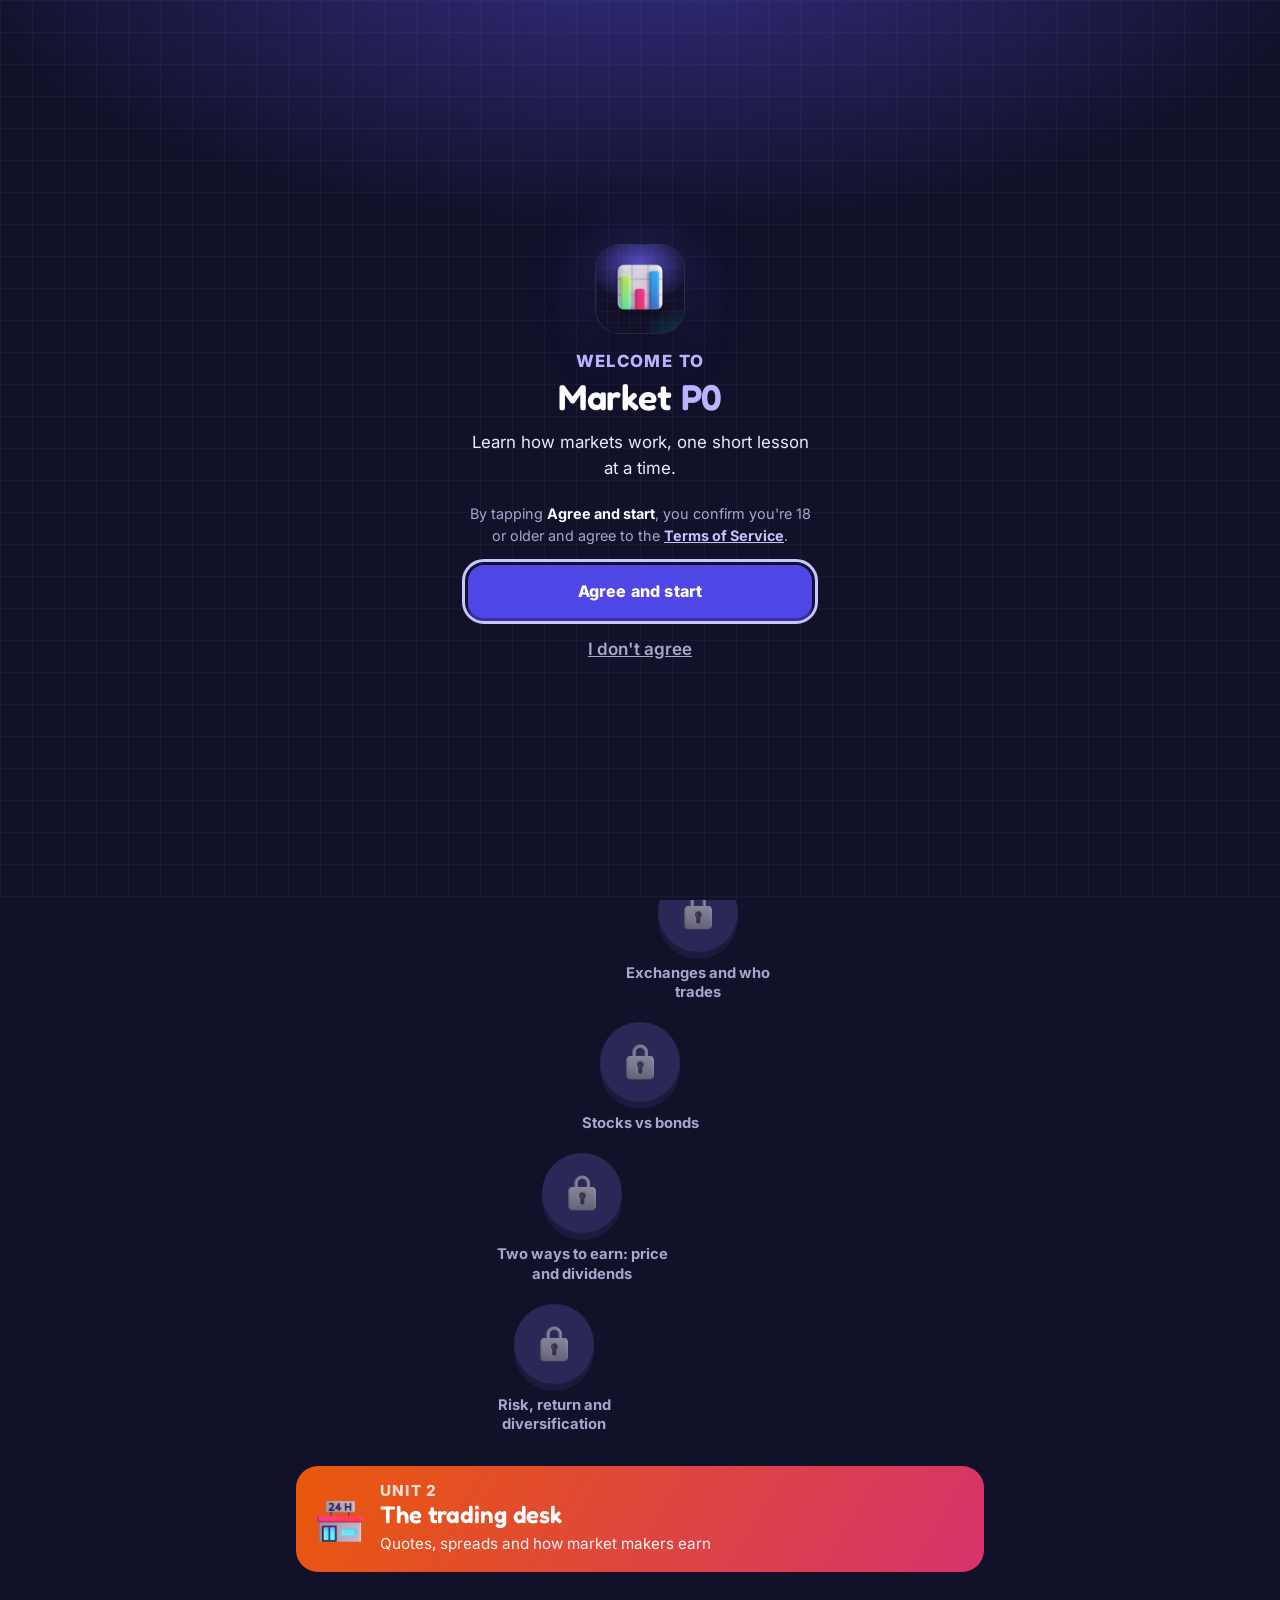
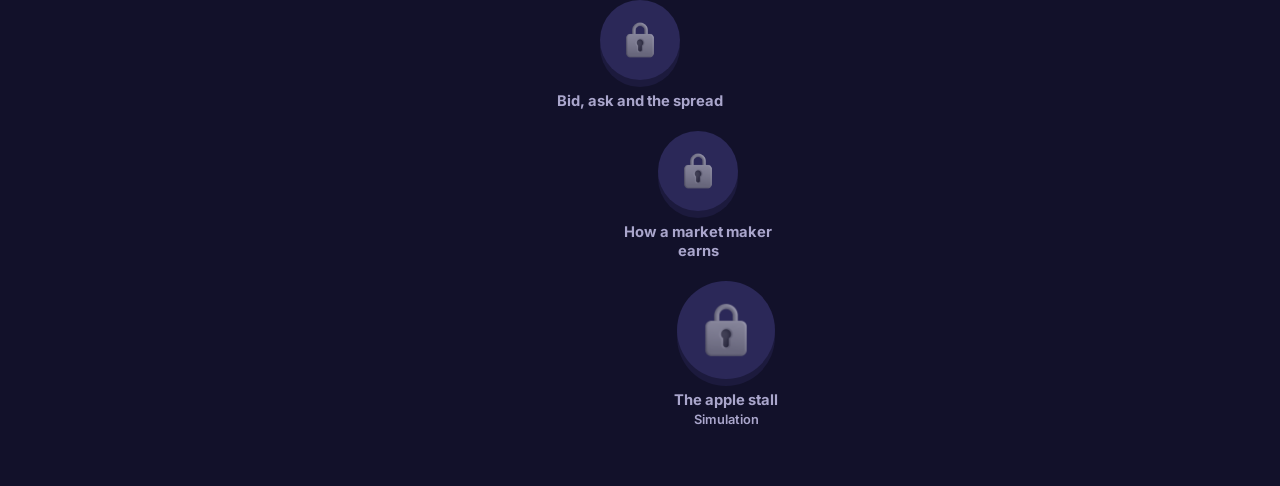
==== index.html @ 51604b3b "Publish app (project commit cbeedf8) Co-Authored-By: Claude Opus 5.5 <noreply@anthropic.com>" ====
<!doctype html>
<html lang="en">
<head>
  <meta charset="utf-8">
  <meta name="viewport" content="width=device-width, initial-scale=1, viewport-fit=cover">
  <meta name="theme-color" content="#12112a">
  <meta name="robots" content="noindex, nofollow">
  <title>Market literacy prototype P0</title>
  <!-- Installable app (D36): manifest, icons and iPhone Home Screen settings -->
  <link rel="manifest" href="manifest.webmanifest">
  <link rel="icon" type="image/png" sizes="192x192" href="assets/icons/icon-192.png">
  <link rel="apple-touch-icon" href="assets/icons/icon-180.png">
  <meta name="mobile-web-app-capable" content="yes">
  <meta name="apple-mobile-web-app-capable" content="yes">
  <meta name="apple-mobile-web-app-title" content="Market P0">
  <meta name="apple-mobile-web-app-status-bar-style" content="black-translucent">
  <link rel="preload" href="assets/fonts/inter-latin.woff2" as="font" type="font/woff2" crossorigin>
  <link rel="preload" href="assets/fonts/fredoka-latin.woff2" as="font" type="font/woff2" crossorigin>
  <link rel="stylesheet" href="styles.css">
</head>
<body>
  <a class="skip" href="#app">Skip to content</a>
  <header class="topbar">
    <div class="topbar-inner">
      <span class="brand">P0 <span class="brand-sub">market literacy prototype</span></span>
      <div class="stats" id="stats"></div>
    </div>
  </header>

  <main id="app" tabindex="-1"></main>

  <div id="toast" class="toast" role="status" aria-live="polite"></div>
  <div id="overlay" class="overlay" hidden></div>
  <!-- Legal text (education only, simulations, credits) lives in terms.html, reached from the About menu (D34). -->

  <script src="ui.js"></script>
  <script src="content.js"></script>
  <script src="rubrics.js"></script>
  <script src="grader.js"></script>
  <script src="stall.js"></script>
  <script src="install.js"></script>
  <script src="app.js"></script>
</body>
</html>
---- styles.css ----
/* P0 look v3: design fixes 1–5 (decision D29), which work under any of the three directions.
   Rules: every colour is a named token with ONE job; gradients only on hero moments (unit banners, medals, celebrations);
   one primary-action colour for every main button; green/red only for correct/incorrect and gain/loss, always with a symbol;
   gold only for mastery and rewards; six type styles; no endless animation on lesson screens. */

@font-face { font-family: "Fredoka"; src: url("assets/fonts/fredoka-latin.woff2") format("woff2"); font-weight: 400 700; font-display: swap; }
@font-face { font-family: "Inter"; src: url("assets/fonts/inter-latin.woff2") format("woff2"); font-weight: 400 800; font-display: swap; }

:root {
  /* Page background: deep indigo "after-hours trading floor" (D33). Text on it uses --on-bg. */
  --night: #12112a;
  --night-2: #1c1a3d;
  --night-3: #2b2858;
  --on-bg: #eceaf9;
  --on-bg-muted: #aaa6cc;
  --focus-on-dark: #c7c4ff;
  /* Neutrals (surfaces: cards, lesson sheet) */
  --bg: #f6f5fb;
  --surface: #ffffff;
  --surface-2: #f1f0f8;
  --line: #e4e2ef;
  --line-strong: #cfcbe0;
  --ink: #1d1b33;
  --ink-2: #4a4766;
  --ink-3: #6b6788;
  /* Primary action: the ONLY colour for main buttons, progress and focus of attention */
  --primary: #4f46e5;
  --primary-press: #3730a3;
  --primary-tint: #eef0ff;
  /* Feedback: correct / gain and wrong / loss only (always paired with ✓ ✕ + −) */
  --good: #15803d;
  --good-bg: #e7f8ee;
  --good-line: #86dca5;
  --bad: #c62828;
  --bad-bg: #fdecec;
  --bad-line: #f1a3a3;
  /* Reward: mastery, XP, medals, chest only */
  --gold: #f2b100;
  --gold-press: #b98000;
  --gold-bg: #fff6d9;
  --gold-ink: #4a3200;
  /* Attention: warnings and market news */
  --warn: #c2410c;
  --warn-bg: #fff1e7;
  --warn-line: #f6b48c;
  /* Unit identity */
  --u1: #0f9488;
  --u1-press: #0b6f66;
  --u1-bg: #e2f5f3;
  --u2: #e8590c;
  --u2-press: #b24206;
  --u2-bg: #fff0e5;
  /* Type */
  --font-display: "Fredoka", ui-rounded, "Segoe UI", system-ui, sans-serif;
  --font-ui: "Inter", system-ui, -apple-system, "Segoe UI", Roboto, sans-serif;
  /* Shape */
  --r-lg: 22px;
  --r-md: 16px;
  --r-sm: 12px;
  --shadow: 0 1px 2px rgba(29, 27, 51, 0.05), 0 6px 20px rgba(29, 27, 51, 0.07);
}

* { box-sizing: border-box; }
html { font-size: 100%; }
body {
  margin: 0; color: var(--on-bg); font-family: var(--font-ui); font-size: 17px; line-height: 1.55; -webkit-font-smoothing: antialiased;
  background-color: var(--night);
  background-image:
    radial-gradient(ellipse 80% 50% at 50% -10%, rgba(99, 88, 255, 0.38), transparent 70%),
    radial-gradient(ellipse 60% 40% at 100% 100%, rgba(15, 148, 136, 0.16), transparent 70%),
    linear-gradient(rgba(255, 255, 255, 0.035) 1px, transparent 1px),
    linear-gradient(90deg, rgba(255, 255, 255, 0.035) 1px, transparent 1px);
  background-size: auto, auto, 32px 32px, 32px 32px;
  background-attachment: fixed;
  min-height: 100vh;
}
.sr-only { position: absolute; width: 1px; height: 1px; padding: 0; margin: -1px; overflow: hidden; clip: rect(0, 0, 0, 0); white-space: nowrap; border: 0; }
.skip { position: absolute; left: -999px; top: 0; background: var(--surface); padding: 8px 12px; z-index: 60; }
.skip:focus { left: 8px; top: 8px; }
.num { font-variant-numeric: tabular-nums; }

/* ---------- type scale: six styles ---------- */
.t-display, .celebrate h2 { font-family: var(--font-display); font-weight: 600; font-size: 2rem; line-height: 1.15; letter-spacing: -0.01em; }
h1, h2, .t-title { font-family: var(--font-display); font-weight: 600; font-size: 1.5rem; line-height: 1.25; margin: 4px 0 10px; letter-spacing: -0.005em; }
.q { font-family: var(--font-ui); font-weight: 700; font-size: 1.25rem; line-height: 1.4; margin: 4px 0 16px; display: block; }
.lesson-text, .lesson-text p { font-size: 1.125rem; line-height: 1.6; }
.lesson-text p.label { font-size: 0.75rem; line-height: 1.2; }
.small { font-size: 0.875rem; line-height: 1.45; color: var(--ink-3); margin: 0; }
.label, .eyebrow, .kicker { font-size: 0.75rem; line-height: 1.2; font-weight: 800; letter-spacing: 0.08em; text-transform: uppercase; color: var(--ink-3); margin: 0 0 6px; }
.eyebrow { color: var(--primary); }
h1:focus, h2:focus { outline: none; }
p { margin: 0 0 12px; }
.muted { color: var(--ink-3); }
.error { color: var(--bad); font-weight: 700; }

/* ---------- top bar (calm: no gradient) ---------- */
.topbar { background: rgba(18, 17, 42, 0.86); border-bottom: 1px solid rgba(255, 255, 255, 0.08); position: sticky; top: 0; z-index: 20; backdrop-filter: blur(10px); }
.topbar-inner { max-width: 720px; margin: 0 auto; padding: 10px 16px; display: flex; justify-content: space-between; align-items: center; gap: 10px; flex-wrap: wrap; }
.brand { font-family: var(--font-display); font-weight: 700; font-size: 1.15rem; color: #b9b4ff; }
.brand-sub { font-family: var(--font-ui); font-weight: 600; font-size: 0.8rem; color: var(--on-bg-muted); }
.stats { display: flex; gap: 6px; align-items: center; flex-wrap: wrap; }
.chip { display: inline-flex; align-items: center; gap: 5px; background: rgba(255, 255, 255, 0.08); color: var(--on-bg); padding: 4px 10px 4px 6px; border-radius: 99px; font-weight: 800; font-size: 0.9rem; border: 1px solid rgba(255, 255, 255, 0.08); font-family: var(--font-ui); }
.chip.off { color: var(--on-bg-muted); }
.chip.off .art-img { filter: grayscale(1); opacity: 0.6; }
button.chip { cursor: pointer; padding: 6px 10px; color: var(--on-bg); }

main { max-width: 720px; margin: 0 auto; padding: 18px 16px 24px; outline: none; }
/* Lessons, reviews, the stall and the Terms ("sheet" screens) now sit straight on the night background (D40, founder:
   no white box). Their colours come from the dark role tokens in the "Dark sheet" section near the end of this file. */
main.sheet { color: var(--ink); }
/* App-style layout: a sheet screen fills the height below the top bar, so the answer bar (dock) rests on the bottom edge
   of the screen even when a question is short; a 20px spacer keeps it off the content when the page is long. */
body { display: flex; flex-direction: column; min-height: 100dvh; }
main { width: 100%; }
main.sheet { flex: 1 0 auto; display: flex; flex-direction: column; }
main.sheet::after { content: ""; order: 1; flex: 0 0 20px; }
main.sheet > .dock { order: 2; margin-top: auto; }
.status, .celebrate, .toast, .overlay .celebrate { color: var(--ink); }

/* ---------- buttons: one grammar ---------- */
.btn {
  display: inline-flex; align-items: center; justify-content: center; gap: 8px;
  min-height: 52px; padding: 12px 22px; border-radius: var(--r-md); border: 2px solid transparent;
  font: inherit; font-weight: 800; font-size: 1rem; letter-spacing: 0.01em; cursor: pointer;
  transition: transform 0.06s ease, box-shadow 0.06s ease;
}
.btn:active { transform: translateY(3px); }
.btn-primary, .btn.primary { background: var(--primary); color: #fff; box-shadow: 0 4px 0 var(--primary-press); }
.btn-primary:active, .btn.primary:active { box-shadow: 0 1px 0 var(--primary-press); }
.btn-secondary, .btn:not(.btn-primary):not(.primary):not(.btn-reward) { background: var(--surface); color: var(--primary); border-color: var(--line-strong); box-shadow: 0 4px 0 var(--line-strong); }
.btn-secondary:active { box-shadow: 0 1px 0 var(--line-strong); }
.btn-reward { background: var(--gold); color: var(--gold-ink); box-shadow: 0 4px 0 var(--gold-press); }
.btn.small { min-height: 44px; padding: 6px 14px; font-size: 0.9rem; border-radius: var(--r-sm); }
.btn:focus-visible, .opt:focus-visible, .stop-btn:focus-visible, .chip:focus-visible, .linkbtn:focus-visible, .textbox:focus-visible, .x:focus-visible, .chest:focus-visible {
  outline: 3px solid var(--focus-on-dark); outline-offset: 3px;
}
.celebrate :focus-visible, .status :focus-visible { outline-color: var(--primary) !important; }
.linkbtn { background: none; border: 0; color: var(--primary); font: inherit; font-weight: 700; cursor: pointer; padding: 4px 0; text-decoration: underline; }
.row { display: flex; gap: 10px; flex-wrap: wrap; }
.row .btn { flex: 1 1 200px; }
.ic { display: inline-block; vertical-align: middle; flex: none; }
.art-img { display: inline-block; vertical-align: middle; object-fit: contain; flex: none; }
.art-img.off { filter: grayscale(1); opacity: 0.55; }

/* ---------- home ---------- */
.status { background: var(--surface); border-radius: var(--r-lg); box-shadow: var(--shadow); padding: 16px 18px; display: grid; grid-template-columns: 1fr auto; gap: 14px 18px; align-items: center; margin-bottom: 16px; }
.rank { display: flex; gap: 12px; align-items: center; min-width: 0; }
.rank-name { font-family: var(--font-display); font-weight: 600; font-size: 1.35rem; line-height: 1.2; margin: 0 0 6px; }
.xpbar { height: 10px; border-radius: 99px; background: var(--gold-bg); overflow: hidden; margin-bottom: 4px; }
.xpbar span { display: block; height: 100%; border-radius: 99px; background: var(--gold); transition: width 0.6s ease; }
.goal { display: flex; flex-direction: column; align-items: center; gap: 4px; }
.ring { --p: 0; width: 76px; height: 76px; border-radius: 50%; display: grid; place-items: center; background: conic-gradient(var(--primary) calc(var(--p) * 1%), var(--primary-tint) 0); }
.ring span { width: 58px; height: 58px; border-radius: 50%; background: var(--surface); display: flex; flex-direction: column; align-items: center; justify-content: center; line-height: 1.05; }
.ring b { font-size: 1.05rem; }
.ring small { font-size: 0.65rem; color: var(--ink-3); font-weight: 700; }
.status-line { grid-column: 1 / -1; display: flex; align-items: center; gap: 8px; border-top: 1px solid var(--line); padding-top: 12px; flex-wrap: wrap; }
.status-line b { font-weight: 800; }
.review-row { display: flex; align-items: center; gap: 12px; padding: 4px 2px 18px; }
.review-row > div { flex: 1; }
.review-row .t { font-weight: 800; margin: 0; color: var(--on-bg); }
.review-row .small { color: var(--on-bg-muted); }

.unit { margin-bottom: 26px; }
.unit-banner { border-radius: var(--r-lg); padding: 16px 18px; color: #fff; position: relative; overflow: hidden; display: flex; align-items: center; gap: 14px; }
.unit-banner .label { color: rgba(255, 255, 255, 0.85); }
.unit-banner h2 { margin: 0 0 2px; color: #fff; }
.unit-banner p { margin: 0; opacity: 0.95; font-size: 0.95rem; }
.u1 .unit-banner { background: linear-gradient(120deg, var(--u1), #0ea5c6); }
.u2 .unit-banner { background: linear-gradient(120deg, var(--u2), #d6336c); }
.trail { list-style: none; padding: 14px 0 0; margin: 0; display: flex; flex-direction: column; align-items: center; }
.stop { position: relative; display: flex; flex-direction: column; align-items: center; margin: 14px 0 6px; transform: translateX(var(--x, 0)); }
.stop.current { margin-top: 46px; }
.stop-btn { position: relative; width: 80px; height: 80px; border-radius: 50%; border: 0; cursor: pointer; display: grid; place-items: center; background: var(--surface); transition: transform 0.08s ease; }
.u1 .stop.open .stop-btn { background: var(--u1); box-shadow: 0 7px 0 var(--u1-press); }
.u2 .stop.open .stop-btn { background: var(--u2); box-shadow: 0 7px 0 var(--u2-press); }
.stop.mastered .stop-btn { background: var(--gold); box-shadow: 0 7px 0 var(--gold-press); }
.stop.locked .stop-btn { background: var(--night-3); box-shadow: 0 7px 0 var(--night-2); cursor: not-allowed; }
.stop.locked .art-img { filter: grayscale(1); opacity: 0.55; }
.stop-btn:active { transform: translateY(5px); }
.stop.game .stop-btn { width: 98px; height: 98px; }
.stop.current .stop-btn { animation: pulse 1.8s ease-in-out 3; }
.stop-check { position: absolute; right: -2px; top: -2px; width: 26px; height: 26px; border-radius: 50%; background: var(--good); color: #fff; display: grid; place-items: center; border: 3px solid var(--night); }
.stop-label { margin-top: 12px; font-weight: 700; font-size: 0.92rem; text-align: center; max-width: 180px; line-height: 1.3; color: var(--on-bg); }
.stop.locked .stop-label { color: var(--on-bg-muted); }
.stop-sub { font-size: 0.8rem; color: var(--on-bg-muted); font-weight: 600; }
.bubble { position: absolute; top: -36px; background: var(--surface); color: var(--primary); font-weight: 800; font-size: 0.78rem; letter-spacing: 0.08em; padding: 5px 12px; border-radius: var(--r-sm); box-shadow: var(--shadow); white-space: nowrap; border: 2px solid var(--line); }
.bubble::after { content: ""; position: absolute; left: 50%; bottom: -7px; transform: translateX(-50%); border: 6px solid transparent; border-top-color: var(--surface); border-bottom: 0; }

/* ---------- lesson (quiet: no looping motion, no decoration beside questions) ---------- */
.lesson-top { display: flex; align-items: center; gap: 12px; margin-bottom: 8px; }
.x { width: 40px; height: 40px; border-radius: 50%; border: 0; background: transparent; color: var(--ink-3); cursor: pointer; display: grid; place-items: center; flex: none; }
.x:hover { background: var(--surface-2); }
.progress { flex: 1; height: 14px; border-radius: 99px; background: var(--line); overflow: hidden; }
.progress span { display: block; height: 100%; border-radius: 99px; background: var(--primary); transition: width 0.3s ease; }
.combo { display: inline-flex; align-items: center; gap: 3px; background: var(--gold-bg); color: var(--gold-ink); font-weight: 800; padding: 3px 10px 3px 6px; border-radius: 99px; font-size: 0.9rem; animation: popin 0.25s ease-out; white-space: nowrap; }
.lesson-name { color: var(--ink-3); font-weight: 600; font-size: 0.85rem; margin: 0 0 14px; display: flex; align-items: center; gap: 6px; }
.card-art { margin: 4px 0 8px; }
.opts { display: grid; gap: 12px; margin-bottom: 16px; }
.opt {
  position: relative; display: flex; align-items: center; gap: 12px; text-align: left; width: 100%;
  min-height: 58px; padding: 12px 14px; border-radius: var(--r-md); border: 2px solid var(--line);
  background: var(--surface); color: var(--ink); font: inherit; font-weight: 600; font-size: 1.05rem; cursor: pointer;
  box-shadow: 0 3px 0 var(--line); transition: border-color 0.12s;
}
.opt:hover:not([disabled]) { border-color: var(--primary); }
.opt:active:not([disabled]) { transform: translateY(2px); box-shadow: 0 1px 0 var(--line); }
.opt[disabled] { cursor: default; }
.opt .key { width: 28px; height: 28px; border-radius: 8px; display: grid; place-items: center; font-size: 0.85rem; font-weight: 800; color: var(--ink-3); border: 2px solid var(--line); flex: none; }
.opt .opt-text { flex: 1; }
.opt .tag { display: inline-flex; align-items: center; gap: 3px; font-size: 0.75rem; font-weight: 800; padding: 2px 8px; border-radius: 99px; }
.opt.correct { border-color: var(--good); background: var(--good-bg); box-shadow: 0 3px 0 var(--good-line); animation: popin 0.25s ease-out; }
.opt.correct .key { border-color: var(--good); background: var(--good); color: #fff; }
.opt.correct .tag { background: var(--good); color: #fff; }
.opt.wrong { border-color: var(--bad); background: var(--bad-bg); box-shadow: 0 3px 0 var(--bad-line); animation: shake 0.35s ease; }
.opt.wrong .key { border-color: var(--bad); background: var(--bad); color: #fff; }
.opt.wrong .tag { background: var(--bad); color: #fff; }
.opt.picked { border-color: var(--primary); background: var(--primary-tint); }
.opt.dim { opacity: 0.5; }
.xpfloat { position: absolute; right: 12px; top: -12px; background: var(--gold); color: var(--gold-ink); font-weight: 800; font-size: 0.8rem; padding: 2px 9px; border-radius: 99px; animation: floatup 1.1s ease-out forwards; pointer-events: none; }

.callout { background: var(--surface-2); border-radius: var(--r-md); padding: 12px 14px; margin: 12px 0; }
.callout .label { margin-bottom: 4px; }
.source { font-size: 0.82rem; color: var(--ink-3); }
.textbox { width: 100%; font: inherit; font-size: 1.05rem; padding: 12px 14px; border-radius: var(--r-md); border: 2px solid var(--line-strong); margin-bottom: 12px; resize: vertical; background: var(--surface); color: var(--ink); }
.compare { display: grid; grid-template-columns: 1fr 1fr; gap: 12px; margin-bottom: 8px; }
.pane { background: var(--surface); border-radius: var(--r-md); padding: 12px 14px; border: 2px solid var(--line); }
.pane.model { border-color: var(--primary-tint); background: var(--primary-tint); }
.pane p:last-child { margin: 0; }
.concepts { display: flex; flex-wrap: wrap; gap: 8px; margin: 4px 0 14px; }
.concept { display: inline-flex; align-items: center; gap: 5px; padding: 6px 12px 6px 8px; border-radius: 99px; font-weight: 700; font-size: 0.9rem; }
.concept.got { background: var(--good-bg); color: var(--good); }
.concept.miss { background: var(--surface); color: var(--ink-3); border: 2px dashed var(--line-strong); }
.notice { border-radius: var(--r-md); padding: 12px 14px; margin-bottom: 12px; }
.notice.hint { background: var(--primary-tint); }
.notice.warn { background: var(--warn-bg); border: 2px solid var(--warn-line); }
.notice ul { margin: 4px 0 8px; padding-left: 20px; font-weight: 600; }
.notice-title { font-weight: 800; margin: 0 0 4px; display: flex; align-items: center; gap: 6px; }

/* Concept diagrams (design fix 5: art that carries the idea) */
.diagram { background: var(--surface); border: 2px solid var(--line); border-radius: var(--r-md); padding: 14px; margin: 12px 0; font-size: 0.95rem; }
.diagram .label { margin-bottom: 8px; }
.dg-row { display: grid; grid-template-columns: 150px 1fr; gap: 10px; align-items: center; margin: 8px 0; }
.dg-bar { height: 18px; border-radius: 6px; background: var(--primary); }
.dg-bar.alt { background: var(--u2); }
.dg-quote { display: grid; grid-template-columns: 1fr auto 1fr; gap: 8px; align-items: stretch; text-align: center; }
.dg-side { border-radius: var(--r-sm); padding: 10px 6px; background: var(--surface-2); }
.dg-side b { display: block; font-size: 1.35rem; font-family: var(--font-display); font-weight: 600; }
.dg-gap { display: flex; flex-direction: column; justify-content: center; font-weight: 800; color: var(--primary); padding: 0 4px; }
.dg-flow { display: flex; align-items: center; justify-content: space-between; gap: 6px; text-align: center; flex-wrap: wrap; }
.dg-node { display: flex; flex-direction: column; align-items: center; gap: 2px; font-weight: 700; font-size: 0.85rem; }
.dg-arrow { flex: 1; min-width: 70px; text-align: center; font-weight: 800; color: var(--ink-2); font-size: 0.85rem; }
.dg-arrow .ic { color: var(--ink-3); }
.dg-two { display: grid; grid-template-columns: 1fr 1fr; gap: 10px; }
.dg-two > div { background: var(--surface-2); border-radius: var(--r-sm); padding: 10px 12px; }
.dg-two ul { margin: 4px 0 0; padding-left: 18px; }
.dg-sum { display: flex; align-items: center; justify-content: center; gap: 8px; flex-wrap: wrap; font-weight: 800; }
.dg-sum span { background: var(--surface-2); border-radius: var(--r-sm); padding: 6px 10px; }

/* Bottom dock: the answer panel. Continue is always the primary button, always here. */
.dock { position: sticky; bottom: 0; margin: 20px -16px -24px; padding: 14px 16px 18px; background: rgba(255, 255, 255, 0.97); border-top: 2px solid var(--line); z-index: 10; }
.dock.good { background: var(--good-bg); border-top-color: var(--good-line); animation: slideup 0.2s ease-out; }
.dock.bad { background: var(--bad-bg); border-top-color: var(--bad-line); animation: slideup 0.2s ease-out; }
.dock.neutral { background: var(--primary-tint); border-top-color: #c9cdfb; animation: slideup 0.2s ease-out; }
.dock-title { font-weight: 800; font-size: 1.15rem; margin: 0 0 4px; display: flex; align-items: center; gap: 6px; }
.dock.good .dock-title { color: var(--good); }
.dock.bad .dock-title { color: var(--bad); }
.dock p { margin: 0 0 10px; }
.dock .btn { width: 100%; }
.dock .row .btn { width: auto; }

/* Results */
.results { text-align: center; }
.medal { width: 120px; height: 120px; margin: 6px auto 12px; border-radius: 50%; display: grid; place-items: center; background: radial-gradient(circle at 35% 30%, #fff4c2, var(--gold) 60%, var(--gold-press)); box-shadow: 0 0 0 8px var(--gold-bg); animation: popin 0.4s ease-out; }
.medal.calm { background: var(--primary-tint); box-shadow: 0 0 0 8px var(--surface-2); }
.results .kicker { color: var(--gold-press); }
.tiles { display: grid; grid-template-columns: repeat(3, 1fr); gap: 10px; margin: 16px 0; }
.tile { border-radius: var(--r-md); padding: 10px 8px; background: var(--surface); border: 2px solid var(--line); }
.tile p { margin: 0; }
.tile b { font-family: var(--font-display); font-weight: 600; font-size: 1.55rem; display: inline-flex; align-items: center; gap: 4px; }
.tile.xp b { color: var(--gold-press); }
.tile.acc b { color: var(--good); }
.tile.combo-t b { color: var(--warn); }
.chest { display: inline-flex; flex-direction: column; align-items: center; gap: 6px; background: var(--gold-bg); border: 2px dashed var(--gold); border-radius: var(--r-lg); padding: 12px 24px; cursor: pointer; font: inherit; font-weight: 800; color: var(--gold-ink); margin-bottom: 14px; }
.chest .art-img { animation: wobble 1s ease-in-out 3; }
.chest-open { display: inline-flex; align-items: center; gap: 6px; background: var(--gold-bg); color: var(--gold-ink); font-weight: 800; padding: 8px 16px; border-radius: var(--r-md); margin-bottom: 14px; animation: popin 0.3s ease-out; }
.unlocks { display: flex; flex-wrap: wrap; gap: 8px; justify-content: center; margin-bottom: 8px; }
.unlock-chip { display: inline-flex; align-items: center; gap: 6px; background: var(--surface-2); font-weight: 700; padding: 5px 12px 5px 6px; border-radius: 99px; }

/* ---------- toast and celebrations (the hero moments) ---------- */
.toast {
  position: fixed; left: 50%; top: 66px; transform: translateX(-50%) translateY(-12px);
  background: var(--surface); color: var(--ink); padding: 8px 16px 8px 10px; border-radius: 99px; font-weight: 700; font-size: 0.95rem;
  display: inline-flex; align-items: center; gap: 8px;
  opacity: 0; pointer-events: none; transition: opacity 0.18s ease, transform 0.18s ease; z-index: 40; max-width: 92vw;
  box-shadow: 0 10px 30px rgba(29, 27, 51, 0.3);
}
.toast.show { opacity: 1; transform: translateX(-50%) translateY(0); }
.overlay { position: fixed; inset: 0; background: rgba(29, 27, 51, 0.62); display: grid; place-items: center; z-index: 30; padding: 16px; }
.overlay[hidden] { display: none; }
.celebrate { position: relative; overflow: hidden; background: var(--surface); border-radius: 28px; padding: 30px 24px 24px; text-align: center; max-width: 380px; width: 100%; box-shadow: 0 24px 70px rgba(0, 0, 0, 0.35); animation: popin 0.35s ease-out; }
.celebrate.promo { background: linear-gradient(170deg, #fffdf3 0%, var(--surface) 55%); }
.rays { position: absolute; left: 50%; top: 92px; width: 440px; height: 440px; margin: -220px 0 0 -220px; background: repeating-conic-gradient(rgba(242, 177, 0, 0.16) 0 10deg, transparent 10deg 20deg); border-radius: 50%; animation: spin 16s linear infinite; pointer-events: none; }
.cel-badge { position: relative; width: 116px; height: 116px; border-radius: 50%; margin: 0 auto 14px; display: grid; place-items: center; background: radial-gradient(circle at 35% 30%, #fff4c2, var(--gold) 60%, var(--gold-press)); box-shadow: 0 0 0 8px var(--gold-bg); animation: popin 0.5s ease-out; }
.cel-kicker { position: relative; color: var(--gold-press); }
.celebrate h2 { position: relative; margin-bottom: 8px; }
.celebrate p { position: relative; }
.cel-xp { position: relative; display: inline-flex; align-items: center; gap: 4px; font-weight: 800; color: var(--gold-ink); background: var(--gold-bg); padding: 4px 12px 4px 6px; border-radius: 99px; }
.cel-unlock { position: relative; background: var(--surface-2); font-weight: 700; border-radius: var(--r-md); padding: 8px 10px; }
.celebrate .btn { position: relative; width: 100%; margin-top: 10px; }
.confetti { position: absolute; top: -14px; width: 9px; height: 15px; border-radius: 2px; animation: fall 1.6s ease-in forwards; }

/* ---------- apple stall ---------- */
.stall-top { display: flex; gap: 10px; align-items: stretch; margin-bottom: 12px; flex-wrap: wrap; }
.board { flex: 1 1 220px; background: var(--ink); color: #e8e6f4; border-radius: var(--r-md); padding: 10px 14px; }
.board .label { color: #a9a5c4; margin-bottom: 2px; }
.board .b-v { font-family: var(--font-display); font-weight: 600; font-size: 1.7rem; margin: 0; color: #fff; }
.board .b-n { color: #ffd2b5; font-size: 0.82rem; font-weight: 700; margin: 0; }
.cash { flex: 0 1 150px; background: var(--surface); border-radius: var(--r-md); padding: 10px 14px; box-shadow: var(--shadow); display: flex; align-items: center; gap: 10px; }
.cash p { margin: 0; }
.cash .c-v { font-family: var(--font-display); font-weight: 600; font-size: 1.4rem; }
.news { display: flex; gap: 12px; align-items: flex-start; background: var(--warn-bg); border: 2px solid var(--warn-line); border-radius: var(--r-md); padding: 12px 14px; margin-bottom: 12px; }
.news .label { color: var(--warn); }
.news-h { font-weight: 800; font-size: 1.05rem; margin: 0 0 2px; }
.stall { background: var(--surface); border-radius: var(--r-lg); overflow: hidden; box-shadow: var(--shadow); margin-bottom: 12px; }
.awning { height: 26px; background: repeating-linear-gradient(90deg, var(--u2) 0 30px, #fff7f0 30px 60px); border-bottom: 4px solid var(--u2-press); }
.stall-body { padding: 14px; }
.signs { display: grid; grid-template-columns: minmax(0, 1fr) minmax(0, 1fr); gap: 10px; }
.sign { background: #233040; color: #f3f6f9; border-radius: var(--r-md); padding: 10px; text-align: center; border: 4px solid #8a5a2b; }
.sign .label { color: #c5d0db; margin: 0; }
.sign .s-h { font-size: 0.8rem; margin: 0 0 2px; color: #c5d0db; display: flex; align-items: center; justify-content: center; gap: 4px; }
.sign .s-v { font-family: var(--font-display); font-weight: 600; font-size: 1.9rem; margin: 0 0 6px; }
.sign .s-ctl { display: flex; gap: 8px; justify-content: center; }
.sign .btn.small { min-width: 56px; }
.both { display: flex; gap: 10px; justify-content: center; align-items: center; flex-wrap: wrap; margin: 12px 0 4px; }
.spread-chip { display: inline-flex; align-items: center; gap: 4px; font-weight: 800; padding: 6px 12px; border-radius: 99px; background: var(--surface-2); color: var(--ink); }
.spread-chip.bad { background: var(--bad-bg); color: var(--bad); }
.crate { margin-top: 12px; background: #f3d9a4; border: 4px solid #8a5a2b; border-radius: var(--r-sm); padding: 8px; }
.crate-k { display: flex; justify-content: space-between; align-items: center; font-weight: 800; color: #4a2f10; font-size: 0.85rem; margin-bottom: 4px; }
.apples { display: grid; grid-template-columns: repeat(10, 1fr); gap: 2px; justify-items: center; }
.apples .slot { width: 22px; height: 22px; border-radius: 50%; background: rgba(74, 47, 16, 0.12); }
.level { font-weight: 800; padding: 0 8px; border-radius: 99px; background: var(--warn); color: #fff; font-size: 0.75rem; }
.trades { list-style: none; padding: 0; margin: 0 0 12px; display: grid; gap: 8px; }
.trades li { display: flex; align-items: center; gap: 10px; background: var(--surface); border-radius: var(--r-sm); padding: 8px 10px; font-weight: 600; border: 2px solid var(--line); }
.trades .who { width: 40px; height: 40px; border-radius: 12px; display: grid; place-items: center; background: var(--surface-2); flex: none; color: var(--ink-2); }
.edge { display: inline-flex; align-items: center; font-weight: 800; padding: 1px 8px; border-radius: 8px; white-space: nowrap; font-variant-numeric: tabular-nums; }
.edge.pos { background: var(--good-bg); color: var(--good); }
.edge.neg { background: var(--bad-bg); color: var(--bad); }
.edge.zero { background: var(--surface-2); color: var(--ink-3); }
.lesson-pop { display: flex; gap: 12px; align-items: flex-start; border-radius: var(--r-md); padding: 12px 14px; margin-bottom: 12px; background: var(--warn-bg); border: 2px solid var(--warn-line); animation: slideup 0.25s ease-out; }
.lesson-pop.good { background: var(--good-bg); border-color: var(--good-line); }
.lesson-pop .label { color: var(--warn); margin: 0; }
.lesson-pop.good .label { color: var(--good); }
.pop-t { font-weight: 800; font-size: 1.08rem; margin: 0 0 2px; }
.panel { background: var(--surface); border-radius: var(--r-lg); box-shadow: var(--shadow); padding: 16px 18px; margin-bottom: 12px; }
.scorebox { display: flex; align-items: center; gap: 16px; }
.score-ring { --p: 0; width: 108px; height: 108px; border-radius: 50%; display: grid; place-items: center; background: conic-gradient(var(--primary) calc(var(--p) * 1%), var(--primary-tint) 0); flex: none; }
.score-ring span { width: 82px; height: 82px; border-radius: 50%; background: var(--surface); display: flex; flex-direction: column; align-items: center; justify-content: center; line-height: 1.1; }
.score-ring b { font-family: var(--font-display); font-weight: 600; font-size: 1.7rem; }
.score-ring small { font-size: 0.65rem; color: var(--ink-3); font-weight: 800; letter-spacing: 0.06em; }
.medals { list-style: none; padding: 0; margin: 14px 0 0; display: grid; grid-template-columns: 1fr 1fr; gap: 10px; }
.medals li { border-radius: var(--r-md); padding: 10px 12px; display: flex; gap: 10px; align-items: flex-start; }
.medals li.got { background: var(--gold-bg); border: 2px solid var(--gold); }
.medals li.miss { background: var(--surface); border: 2px dashed var(--line-strong); color: var(--ink-3); }
.medals li.miss .art-img { filter: grayscale(1); opacity: 0.5; }
.medals .m-name { font-weight: 800; display: block; color: var(--ink); }
.medals .m-why { font-size: 0.85rem; }
.pnl { width: 100%; border-collapse: collapse; margin-bottom: 8px; }
.pnl td { padding: 7px 0; border-bottom: 1px solid var(--line); }
.pnl td:last-child { text-align: right; font-variant-numeric: tabular-nums; font-weight: 800; white-space: nowrap; }
.pnl tr.total td { font-weight: 800; border-bottom: none; font-size: 1.05rem; }
.panel b, .sign .s-v, .board .b-v, .cash .c-v { white-space: nowrap; }

/* ---------- About menu (ⓘ): links only; no legal text inside the app (D34) ---------- */
.about { position: relative; background: var(--surface); color: var(--ink); border-radius: 28px; padding: 22px 20px 14px; max-width: 380px; width: 100%; box-shadow: 0 24px 70px rgba(0, 0, 0, 0.35); animation: popin 0.25s ease-out; }
.about h2 { margin: 0 0 4px; }
.about .x { position: absolute; top: 12px; right: 12px; }
.about-links { list-style: none; margin: 12px 0 0; padding: 0; }
.about-links li + li { border-top: 1px solid var(--line); }
.about-links a, .about-links button { display: flex; align-items: center; justify-content: space-between; gap: 10px; width: 100%; min-height: 52px; padding: 10px 6px; background: none; border: 0; font: inherit; font-weight: 700; color: var(--ink); text-decoration: none; cursor: pointer; text-align: left; border-radius: 10px; }
.about-links a:hover, .about-links button:hover { background: var(--surface-2); }
.about-links .ic { color: var(--ink-3); }
.about-links .danger { color: var(--bad); }
.about :focus-visible { outline: 3px solid var(--primary); outline-offset: 2px; }

/* ---------- Install card, Add to Home Screen steps, Move my progress (D36) ---------- */
.install-card { display: flex; gap: 12px; align-items: flex-start; background: rgba(255, 255, 255, 0.06); border: 1px solid rgba(255, 255, 255, 0.12); border-radius: var(--r-lg); padding: 14px 16px; margin-bottom: 18px; }
.install-card > div { flex: 1; min-width: 0; }
.install-card .t { font-weight: 800; margin: 0 0 2px; color: var(--on-bg); }
.install-card p.small { color: var(--on-bg-muted); margin-bottom: 10px; }
.install-actions { display: flex; align-items: center; gap: 16px; flex-wrap: wrap; }
.install-actions .linkbtn { color: #b9b4ff; }
.about .callout { margin: 12px 0 4px; }
.about .callout .btn { margin-top: 8px; }
.steps { list-style: none; counter-reset: step; margin: 14px 0 16px; padding: 0; }
.steps li { counter-increment: step; display: flex; gap: 10px; align-items: flex-start; padding: 8px 0; color: var(--ink-2); line-height: 1.45; }
.steps li::before { content: counter(step); flex: none; width: 24px; height: 24px; border-radius: 50%; background: var(--primary-tint); color: var(--primary); font-weight: 800; font-size: 0.8rem; display: grid; place-items: center; }
.steps li .ic, .steps li .mini-icon { flex: none; color: var(--primary); margin-top: 1px; }
.mini-icon { border-radius: 6px; }
.about .btn.wide { width: 100%; }
.transfer-block { border-top: 1px solid var(--line); padding: 12px 0 4px; margin-top: 12px; }
.transfer-block .t { font-weight: 800; margin: 0 0 8px; }
.textbox.code { font-family: ui-monospace, "Cascadia Mono", Consolas, monospace; font-size: 0.8rem; margin: 0 0 8px; word-break: break-all; }
.copy-status, .restore-status { margin-top: 6px; }
.copy-status:empty, .restore-status:empty { display: none; }
.ok-line { color: var(--good); font-weight: 700; display: flex; align-items: center; gap: 6px; }

/* ---------- first-visit Terms agreement (D38): a welcome screen on the night background ---------- */
.overlay.welcome {
  background-color: var(--night);
  background-image: radial-gradient(ellipse 80% 50% at 50% -10%, rgba(99, 88, 255, 0.45), transparent 70%),
    linear-gradient(rgba(255, 255, 255, 0.035) 1px, transparent 1px), linear-gradient(90deg, rgba(255, 255, 255, 0.035) 1px, transparent 1px);
  background-size: auto, 32px 32px, 32px 32px;
}
/* No card: the content sits straight on the night background with light text (founder, 2026-11-26) */
.consent { color: var(--on-bg); padding: 24px 8px 12px; max-width: 360px; width: 100%; text-align: center; animation: popin 0.35s ease-out; }
.consent h2 { font-size: 2.25rem; margin: 2px 0 10px; color: #fff; }
.consent h2 .accent { color: #b9b4ff; }
.consent .label { margin: 0; color: #b9b4ff; }
.consent-icon { display: block; margin: 0 auto 18px; border-radius: 24px; box-shadow: 0 0 0 1px rgba(255, 255, 255, 0.1), 0 16px 40px rgba(0, 0, 0, 0.55), 0 0 60px rgba(99, 88, 255, 0.35); }
.consent > .art-img { display: block; margin: 0 auto 14px; }
.consent p { color: var(--on-bg); font-size: 1.05rem; }
.consent .consent-terms { font-size: 0.9rem; line-height: 1.55; color: var(--on-bg-muted); margin: 22px 0 18px; }
.consent .consent-terms b { color: #fff; }
.consent a:not(.btn) { color: #c7c4ff; font-weight: 700; }
.consent .btn.wide { width: 100%; margin-bottom: 12px; text-decoration: none; }
.consent .btn-secondary { background: rgba(255, 255, 255, 0.06); color: #fff; border-color: rgba(255, 255, 255, 0.3); box-shadow: 0 4px 0 rgba(255, 255, 255, 0.12); }
.consent .linkbtn { color: var(--on-bg-muted); font-weight: 600; margin-top: 2px; }
.consent :focus-visible { outline: 3px solid var(--focus-on-dark); outline-offset: 3px; }

/* iPhone notch and home bar when the app runs full screen (viewport-fit=cover); zero everywhere else */
.topbar { padding-top: env(safe-area-inset-top, 0px); }
.dock { padding-bottom: calc(18px + env(safe-area-inset-bottom, 0px)); }
body { padding-bottom: env(safe-area-inset-bottom, 0px); }
.toast { top: calc(66px + env(safe-area-inset-top, 0px)); }

/* ---------- Terms of Service page (terms.html) ---------- */
.backlink { text-decoration: none; padding: 6px 12px; }
.doc { padding: 24px 22px 32px; }
.doc h1 { font-size: 2rem; margin: 6px 0 4px; }
.doc h2 { font-size: 1.2rem; margin: 30px 0 8px; scroll-margin-top: 84px; }
.doc p, .doc li { font-size: 1rem; line-height: 1.65; color: var(--ink-2); }
.doc ul, .doc ol { padding-left: 22px; margin: 0 0 12px; }
.doc li { margin-bottom: 6px; }
.doc b { color: var(--ink); }
.doc a { color: var(--primary); font-weight: 600; }
.doc a:focus-visible { outline: 3px solid var(--primary); outline-offset: 2px; border-radius: 4px; }
.draft-note { background: var(--warn-bg); border: 1px solid var(--warn-line); border-radius: var(--r-md); padding: 12px 14px; margin-bottom: 18px; }
.draft-note .label { color: var(--warn); }
.doc .draft-note p:last-child { margin: 0; font-size: 0.9rem; color: var(--ink); }
.doc .tldr { margin: 18px 0; padding: 14px 16px; }
.doc .tldr h2 { font-size: 0.75rem; margin: 0 0 8px; color: var(--primary); }
.doc .tldr li { color: var(--ink); }
.toc { margin: 18px 0 8px; }
.toc ol { columns: 2; column-gap: 28px; }
.doc .toc li { margin-bottom: 2px; font-size: 0.92rem; break-inside: avoid; }
.doc-end { margin-top: 30px; }
.doc-end .btn { text-decoration: none; color: #fff; }

/* ---------- Dark sheet (D40): lessons, reviews, the stall and the Terms on the night background ----------
   Same layout as before; only the colour roles change inside main.sheet. Pop-up cards (About, celebrations) keep the
   light tokens from :root. Green/red still mean correct/incorrect and gain/loss, always with a symbol. */
main.sheet {
  --bg: transparent;
  --surface: #1f1d44;       /* answer cards, panels, inputs: one step above the night */
  --surface-2: #29275a;     /* inner blocks and chips */
  --line: #36336f;
  --line-strong: #4a4690;
  --ink: #f4f3ff;
  --ink-2: #d5d2f3;
  --ink-3: #a9a5cf;
  --primary-tint: #2b2870;  /* picked answer, model answer, hints */
  --accent-text: #b9b4ff;   /* indigo for text and links on dark (the button indigo is too dark to read as text) */
  --good: #4ade80;
  --good-bg: rgba(34, 197, 94, 0.15);
  --good-line: #22a35a;
  --bad: #fb7185;
  --bad-bg: rgba(244, 63, 94, 0.15);
  --bad-line: #e0465f;
  --gold-bg: rgba(242, 177, 0, 0.15);
  --gold-ink: #ffd666;      /* text on gold tints */
  --gold-press: #f2b100;
  --warn: #fb923c;
  --warn-bg: rgba(251, 146, 60, 0.13);
  --warn-line: #b4531a;
  --shadow: 0 1px 2px rgba(0, 0, 0, 0.3), 0 8px 24px rgba(0, 0, 0, 0.25);
}
main.sheet .eyebrow, main.sheet .linkbtn, main.sheet .dg-gap, main.sheet .bubble { color: var(--accent-text); }
main.sheet .btn-secondary, main.sheet .btn:not(.btn-primary):not(.primary):not(.btn-reward) { color: #fff; background: var(--surface); }
main.sheet .btn-reward, main.sheet .xpfloat { color: #4a3200; }
main.sheet .x:hover { background: var(--surface-2); }
main.sheet .progress span, main.sheet .dg-bar:not(.alt) { background: #6c63ff; }
main.sheet .opt:hover:not([disabled]), main.sheet .opt.picked { border-color: #7c75ff; }
main.sheet .opt.correct .key, main.sheet .opt.correct .tag { background: #16a34a; border-color: #16a34a; color: #fff; }
main.sheet .opt.wrong .key, main.sheet .opt.wrong .tag { background: #e11d48; border-color: #e11d48; color: #fff; }
main.sheet .textbox::placeholder { color: var(--ink-3); opacity: 1; }
main.sheet .results .kicker, main.sheet .tile.xp b { color: var(--gold); }
main.sheet .level { background: #c2410c; }
main.sheet .board { background: #0b0a1d; border: 1px solid var(--line); }
main.sheet .stall { border: 1px solid var(--line); }
main.sheet .medals li.got { border-color: rgba(242, 177, 0, 0.7); }
main.sheet :focus-visible { outline-color: var(--focus-on-dark); }
/* The answer panel: a solid dark bar so the lesson behind it doesn't show through */
main.sheet .dock { background: rgba(23, 21, 52, 0.96); border-top: 1px solid var(--line); border-radius: 20px 20px 0 0; backdrop-filter: blur(10px); box-shadow: 0 -10px 30px rgba(0, 0, 0, 0.35); }
main.sheet .dock.good { background: #0f2a22; border-top: 2px solid var(--good-line); }
main.sheet .dock.bad { background: #2c1426; border-top: 2px solid var(--bad-line); }
main.sheet .dock.neutral { background: #1d1b4d; border-top: 2px solid #4a4690; }
/* Terms page on dark */
main.sheet.doc a, main.sheet .doc-end .btn { color: var(--accent-text); }
main.sheet .doc-end .btn { color: #fff; }
main.sheet.doc .tldr h2 { color: var(--accent-text); }
main.sheet .draft-note .label { color: var(--warn); }

/* ---------- motion (short, finite) ---------- */
@keyframes pulse { 0%, 100% { transform: scale(1); } 50% { transform: scale(1.06); } }
@keyframes popin { 0% { transform: scale(0.9); opacity: 0; } 70% { transform: scale(1.03); opacity: 1; } 100% { transform: scale(1); } }
@keyframes shake { 0%, 100% { transform: translateX(0); } 25% { transform: translateX(-6px); } 50% { transform: translateX(5px); } 75% { transform: translateX(-3px); } }
@keyframes floatup { 0% { transform: translateY(6px); opacity: 0; } 20% { opacity: 1; } 100% { transform: translateY(-24px); opacity: 0; } }
@keyframes slideup { from { transform: translateY(12px); opacity: 0; } to { transform: none; opacity: 1; } }
@keyframes fall { to { top: 110%; opacity: 0; transform: rotate(540deg); } }
@keyframes spin { to { transform: rotate(360deg); } }
@keyframes wobble { 0%, 100% { transform: rotate(0); } 25% { transform: rotate(-9deg); } 75% { transform: rotate(9deg); } }

@media (max-width: 520px) {
  body { font-size: 16px; }
  .status { grid-template-columns: 1fr; }
  .goal { flex-direction: row; gap: 12px; justify-content: flex-start; }
  .compare, .dg-two { grid-template-columns: 1fr; }
  .medals { grid-template-columns: 1fr; }
  .q { font-size: 1.15rem; }
  .stop { transform: translateX(calc(var(--x, 0) * 0.6)); }
  .stall-body { padding: 10px; }
  .signs { gap: 8px; }
  .sign { padding: 8px 6px; border-width: 3px; }
  .sign .s-v { font-size: 1.55rem; }
  .sign .s-ctl { gap: 6px; }
  .sign .btn.small { min-width: 0; padding: 6px 10px; }
  .cash { flex: 1 1 120px; }
  .apples .slot, .apples .art-img { width: 20px; height: 20px; }
  .toc ol { columns: 1; }
  .doc { padding: 20px 18px 28px; }
}
@media (prefers-reduced-motion: reduce) {
  *, *::before, *::after { animation: none !important; transition: none !important; }
}
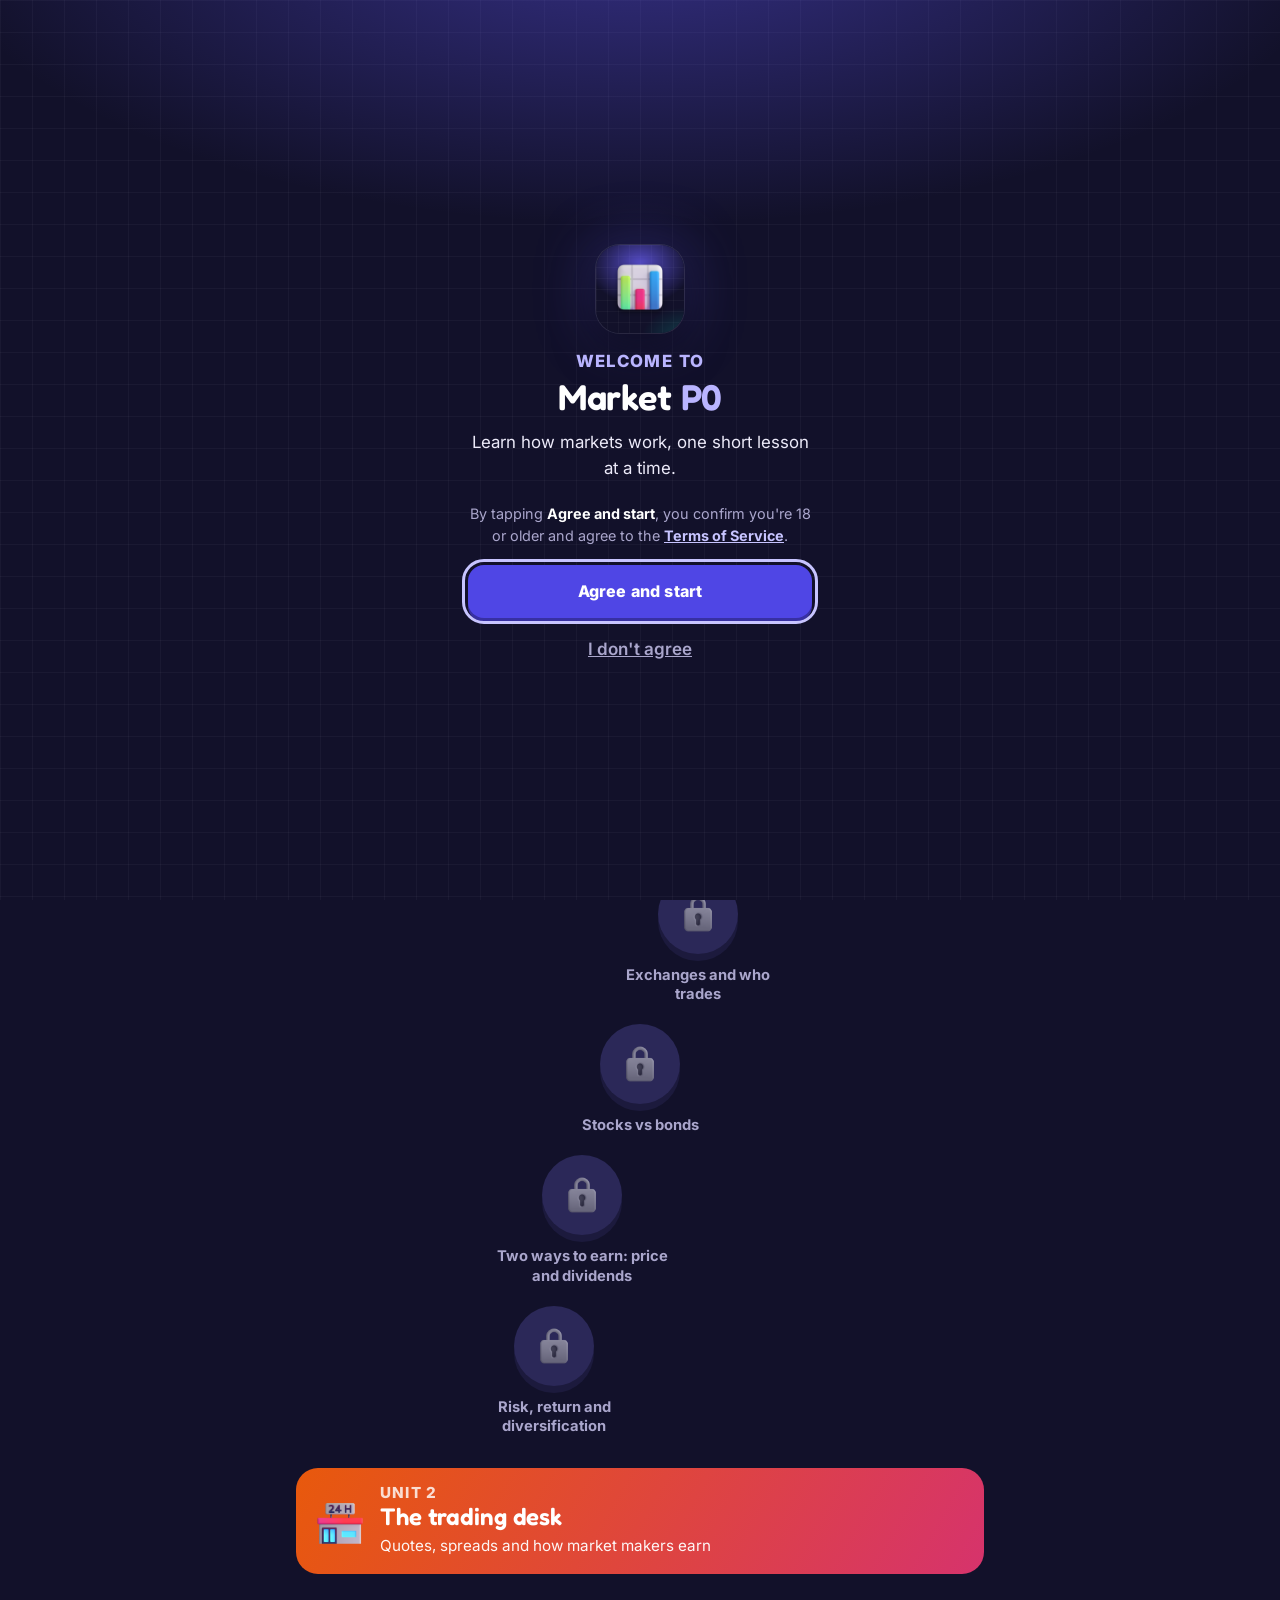
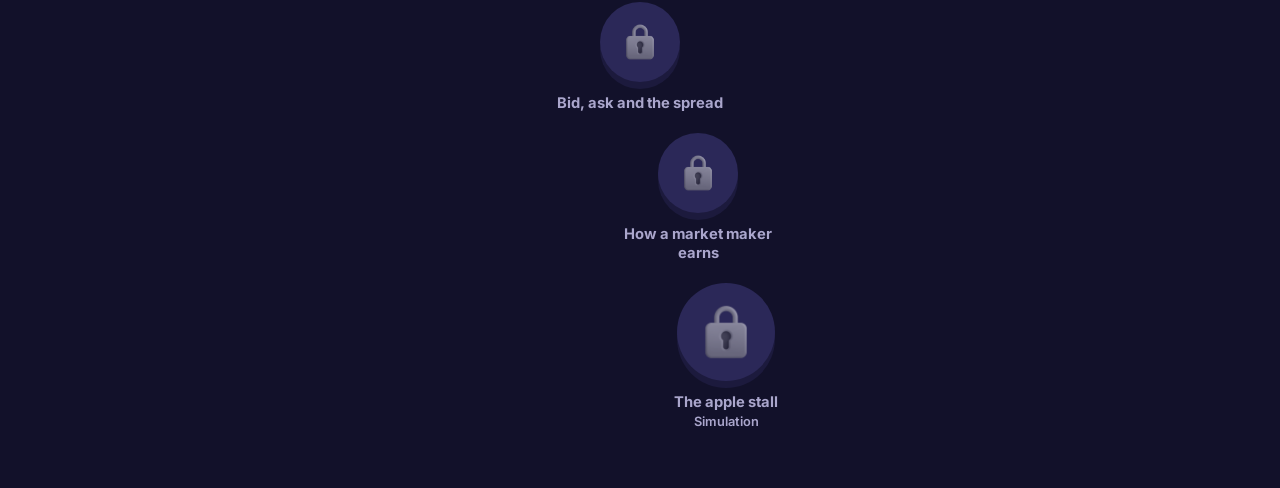
==== commit 755d9e03: "Publish app (project commit 1ad8dc3) Co-Authored-By: Claude Opus 5.5 <noreply@anthropic.com>" ====
--- a/index.html
+++ b/index.html
@@ -39,6 +39,7 @@
   <script src="grader.js"></script>
   <script src="stall.js"></script>
   <script src="install.js"></script>
+  <script src="sfx.js"></script>
   <script src="app.js"></script>
 </body>
 </html>
--- a/styles.css
+++ b/styles.css
@@ -14,35 +14,45 @@
   --on-bg: #eceaf9;
   --on-bg-muted: #aaa6cc;
   --focus-on-dark: #c7c4ff;
-  /* Neutrals (surfaces: cards, lesson sheet) */
-  --bg: #f6f5fb;
-  --surface: #ffffff;
-  --surface-2: #f1f0f8;
-  --line: #e4e2ef;
-  --line-strong: #cfcbe0;
-  --ink: #1d1b33;
-  --ink-2: #4a4766;
-  --ink-3: #6b6788;
+  /* Surfaces: nothing in the app is white (D41). Cards and panels are one or two steps above the night background;
+     coloured areas are tints of their role colour over it (green for correct, orange for rank, gold for mastery). */
+  --bg: #12112a;
+  --surface: #1f1d44;
+  --surface-2: #29275a;
+  --line: #36336f;
+  --line-strong: #4a4690;
+  --ink: #f4f3ff;
+  --ink-2: #d5d2f3;
+  --ink-3: #a9a5cf;
   /* Primary action: the ONLY colour for main buttons, progress and focus of attention */
   --primary: #4f46e5;
   --primary-press: #3730a3;
-  --primary-tint: #eef0ff;
+  --primary-tint: #2b2870;
+  --accent-text: #b9b4ff;   /* indigo for text and links (the button indigo is too dark to read as text on the night) */
   /* Feedback: correct / gain and wrong / loss only (always paired with ✓ ✕ + −) */
-  --good: #15803d;
-  --good-bg: #e7f8ee;
-  --good-line: #86dca5;
-  --bad: #c62828;
-  --bad-bg: #fdecec;
-  --bad-line: #f1a3a3;
+  --good: #4ade80;
+  --good-solid: #16a34a;    /* filled badges with white text */
+  --good-bg: rgba(34, 197, 94, 0.15);
+  --good-line: #22a35a;
+  --bad: #fb7185;
+  --bad-solid: #e11d48;
+  --bad-bg: rgba(244, 63, 94, 0.15);
+  --bad-line: #e0465f;
   /* Reward: mastery, XP, medals, chest only */
   --gold: #f2b100;
   --gold-press: #b98000;
-  --gold-bg: #fff6d9;
-  --gold-ink: #4a3200;
+  --gold-bg: rgba(242, 177, 0, 0.15);
+  --gold-ink: #ffd666;      /* text on gold tints */
+  --gold-on: #4a3200;       /* text on solid gold */
+  /* Rank and promotions (D41): orange */
+  --rank: #fb923c;
+  --rank-text: #fdba74;
+  --rank-bg: rgba(251, 146, 60, 0.14);
+  --rank-line: rgba(251, 146, 60, 0.45);
   /* Attention: warnings and market news */
-  --warn: #c2410c;
-  --warn-bg: #fff1e7;
-  --warn-line: #f6b48c;
+  --warn: #fb923c;
+  --warn-bg: rgba(251, 146, 60, 0.13);
+  --warn-line: #b4531a;
   /* Unit identity */
   --u1: #0f9488;
   --u1-press: #0b6f66;
@@ -57,7 +67,7 @@
   --r-lg: 22px;
   --r-md: 16px;
   --r-sm: 12px;
-  --shadow: 0 1px 2px rgba(29, 27, 51, 0.05), 0 6px 20px rgba(29, 27, 51, 0.07);
+  --shadow: 0 1px 2px rgba(0, 0, 0, 0.3), 0 8px 24px rgba(0, 0, 0, 0.25);
 }
 
 * { box-sizing: border-box; }
@@ -87,7 +97,7 @@
 .lesson-text p.label { font-size: 0.75rem; line-height: 1.2; }
 .small { font-size: 0.875rem; line-height: 1.45; color: var(--ink-3); margin: 0; }
 .label, .eyebrow, .kicker { font-size: 0.75rem; line-height: 1.2; font-weight: 800; letter-spacing: 0.08em; text-transform: uppercase; color: var(--ink-3); margin: 0 0 6px; }
-.eyebrow { color: var(--primary); }
+.eyebrow { color: var(--accent-text); }
 h1:focus, h2:focus { outline: none; }
 p { margin: 0 0 12px; }
 .muted { color: var(--ink-3); }
@@ -105,8 +115,8 @@
 button.chip { cursor: pointer; padding: 6px 10px; color: var(--on-bg); }
 
 main { max-width: 720px; margin: 0 auto; padding: 18px 16px 24px; outline: none; }
-/* Lessons, reviews, the stall and the Terms ("sheet" screens) now sit straight on the night background (D40, founder:
-   no white box). Their colours come from the dark role tokens in the "Dark sheet" section near the end of this file. */
+/* Lessons, reviews, the stall and the Terms ("sheet" screens) sit straight on the night background (D40, founder: no white
+   box), and since D41 nothing in the app is white: the role tokens at the top are all dark-theme values. */
 main.sheet { color: var(--ink); }
 /* App-style layout: a sheet screen fills the height below the top bar, so the answer bar (dock) rests on the bottom edge
    of the screen even when a question is short; a 20px spacer keeps it off the content when the page is long. */
@@ -127,15 +137,15 @@
 .btn:active { transform: translateY(3px); }
 .btn-primary, .btn.primary { background: var(--primary); color: #fff; box-shadow: 0 4px 0 var(--primary-press); }
 .btn-primary:active, .btn.primary:active { box-shadow: 0 1px 0 var(--primary-press); }
-.btn-secondary, .btn:not(.btn-primary):not(.primary):not(.btn-reward) { background: var(--surface); color: var(--primary); border-color: var(--line-strong); box-shadow: 0 4px 0 var(--line-strong); }
+.btn-secondary, .btn:not(.btn-primary):not(.primary):not(.btn-reward) { background: var(--surface); color: #fff; border-color: var(--line-strong); box-shadow: 0 4px 0 var(--line-strong); }
 .btn-secondary:active { box-shadow: 0 1px 0 var(--line-strong); }
-.btn-reward { background: var(--gold); color: var(--gold-ink); box-shadow: 0 4px 0 var(--gold-press); }
+.btn-reward { background: var(--gold); color: var(--gold-on); box-shadow: 0 4px 0 var(--gold-press); }
+.btn-danger { background: var(--bad-solid) !important; color: #fff !important; border-color: var(--bad-solid) !important; box-shadow: 0 4px 0 #9f1239 !important; }
 .btn.small { min-height: 44px; padding: 6px 14px; font-size: 0.9rem; border-radius: var(--r-sm); }
 .btn:focus-visible, .opt:focus-visible, .stop-btn:focus-visible, .chip:focus-visible, .linkbtn:focus-visible, .textbox:focus-visible, .x:focus-visible, .chest:focus-visible {
   outline: 3px solid var(--focus-on-dark); outline-offset: 3px;
 }
-.celebrate :focus-visible, .status :focus-visible { outline-color: var(--primary) !important; }
-.linkbtn { background: none; border: 0; color: var(--primary); font: inherit; font-weight: 700; cursor: pointer; padding: 4px 0; text-decoration: underline; }
+.linkbtn { background: none; border: 0; color: var(--accent-text); font: inherit; font-weight: 700; cursor: pointer; padding: 4px 0; text-decoration: underline; }
 .row { display: flex; gap: 10px; flex-wrap: wrap; }
 .row .btn { flex: 1 1 200px; }
 .ic { display: inline-block; vertical-align: middle; flex: none; }
@@ -143,14 +153,20 @@
 .art-img.off { filter: grayscale(1); opacity: 0.55; }
 
 /* ---------- home ---------- */
-.status { background: var(--surface); border-radius: var(--r-lg); box-shadow: var(--shadow); padding: 16px 18px; display: grid; grid-template-columns: 1fr auto; gap: 14px 18px; align-items: center; margin-bottom: 16px; }
+/* Rank panel: orange, the rank and promotion colour (D41) */
+.status { background: radial-gradient(ellipse 80% 90% at 0% 0%, rgba(251, 146, 60, 0.42), transparent 70%), linear-gradient(135deg, rgba(232, 89, 12, 0.22), rgba(232, 89, 12, 0.08)), var(--surface);
+  border: 1px solid var(--rank-line); border-radius: var(--r-lg); box-shadow: var(--shadow); padding: 16px 18px; display: grid; grid-template-columns: 1fr auto; gap: 14px 18px; align-items: center; margin-bottom: 16px; }
+.status .label { color: var(--rank-text); }
 .rank { display: flex; gap: 12px; align-items: center; min-width: 0; }
-.rank-name { font-family: var(--font-display); font-weight: 600; font-size: 1.35rem; line-height: 1.2; margin: 0 0 6px; }
-.xpbar { height: 10px; border-radius: 99px; background: var(--gold-bg); overflow: hidden; margin-bottom: 4px; }
-.xpbar span { display: block; height: 100%; border-radius: 99px; background: var(--gold); transition: width 0.6s ease; }
+.rank-name { font-family: var(--font-display); font-weight: 600; font-size: 1.35rem; line-height: 1.2; margin: 0 0 6px; color: #fff; }
+.xpbar { height: 10px; border-radius: 99px; background: rgba(255, 255, 255, 0.1); overflow: hidden; margin-bottom: 4px; }
+.xpbar span { display: block; height: 100%; border-radius: 99px; background: linear-gradient(90deg, var(--rank), var(--gold)); transition: width 0.6s ease; }
 .goal { display: flex; flex-direction: column; align-items: center; gap: 4px; }
-.ring { --p: 0; width: 76px; height: 76px; border-radius: 50%; display: grid; place-items: center; background: conic-gradient(var(--primary) calc(var(--p) * 1%), var(--primary-tint) 0); }
-.ring span { width: 58px; height: 58px; border-radius: 50%; background: var(--surface); display: flex; flex-direction: column; align-items: center; justify-content: center; line-height: 1.05; }
+/* Goal ring drawn as a hollow ring, so it sits on any background */
+.ring { --p: 0; position: relative; width: 76px; height: 76px; border-radius: 50%; display: grid; place-items: center; }
+.ring::before { content: ""; position: absolute; inset: 0; border-radius: 50%; background: conic-gradient(#6c63ff calc(var(--p) * 1%), rgba(255, 255, 255, 0.12) 0);
+  -webkit-mask: radial-gradient(circle, transparent 28px, #000 29px); mask: radial-gradient(circle, transparent 28px, #000 29px); }
+.ring span { position: relative; width: 58px; height: 58px; border-radius: 50%; display: flex; flex-direction: column; align-items: center; justify-content: center; line-height: 1.05; }
 .ring b { font-size: 1.05rem; }
 .ring small { font-size: 0.65rem; color: var(--ink-3); font-weight: 700; }
 .status-line { grid-column: 1 / -1; display: flex; align-items: center; gap: 8px; border-top: 1px solid var(--line); padding-top: 12px; flex-wrap: wrap; }
@@ -179,19 +195,19 @@
 .stop-btn:active { transform: translateY(5px); }
 .stop.game .stop-btn { width: 98px; height: 98px; }
 .stop.current .stop-btn { animation: pulse 1.8s ease-in-out 3; }
-.stop-check { position: absolute; right: -2px; top: -2px; width: 26px; height: 26px; border-radius: 50%; background: var(--good); color: #fff; display: grid; place-items: center; border: 3px solid var(--night); }
+.stop-check { position: absolute; right: -2px; top: -2px; width: 26px; height: 26px; border-radius: 50%; background: var(--good-solid); color: #fff; display: grid; place-items: center; border: 3px solid var(--night); }
 .stop-label { margin-top: 12px; font-weight: 700; font-size: 0.92rem; text-align: center; max-width: 180px; line-height: 1.3; color: var(--on-bg); }
 .stop.locked .stop-label { color: var(--on-bg-muted); }
 .stop-sub { font-size: 0.8rem; color: var(--on-bg-muted); font-weight: 600; }
-.bubble { position: absolute; top: -36px; background: var(--surface); color: var(--primary); font-weight: 800; font-size: 0.78rem; letter-spacing: 0.08em; padding: 5px 12px; border-radius: var(--r-sm); box-shadow: var(--shadow); white-space: nowrap; border: 2px solid var(--line); }
-.bubble::after { content: ""; position: absolute; left: 50%; bottom: -7px; transform: translateX(-50%); border: 6px solid transparent; border-top-color: var(--surface); border-bottom: 0; }
+.bubble { position: absolute; top: -36px; background: var(--primary-tint); color: #fff; font-weight: 800; font-size: 0.78rem; letter-spacing: 0.08em; padding: 5px 12px; border-radius: var(--r-sm); box-shadow: var(--shadow); white-space: nowrap; border: 2px solid #6c63ff; }
+.bubble::after { content: ""; position: absolute; left: 50%; bottom: -8px; transform: translateX(-50%); border: 6px solid transparent; border-top-color: #6c63ff; border-bottom: 0; }
 
 /* ---------- lesson (quiet: no looping motion, no decoration beside questions) ---------- */
 .lesson-top { display: flex; align-items: center; gap: 12px; margin-bottom: 8px; }
 .x { width: 40px; height: 40px; border-radius: 50%; border: 0; background: transparent; color: var(--ink-3); cursor: pointer; display: grid; place-items: center; flex: none; }
 .x:hover { background: var(--surface-2); }
 .progress { flex: 1; height: 14px; border-radius: 99px; background: var(--line); overflow: hidden; }
-.progress span { display: block; height: 100%; border-radius: 99px; background: var(--primary); transition: width 0.3s ease; }
+.progress span { display: block; height: 100%; border-radius: 99px; background: #6c63ff; transition: width 0.3s ease; }
 .combo { display: inline-flex; align-items: center; gap: 3px; background: var(--gold-bg); color: var(--gold-ink); font-weight: 800; padding: 3px 10px 3px 6px; border-radius: 99px; font-size: 0.9rem; animation: popin 0.25s ease-out; white-space: nowrap; }
 .lesson-name { color: var(--ink-3); font-weight: 600; font-size: 0.85rem; margin: 0 0 14px; display: flex; align-items: center; gap: 6px; }
 .card-art { margin: 4px 0 8px; }
@@ -202,26 +218,27 @@
   background: var(--surface); color: var(--ink); font: inherit; font-weight: 600; font-size: 1.05rem; cursor: pointer;
   box-shadow: 0 3px 0 var(--line); transition: border-color 0.12s;
 }
-.opt:hover:not([disabled]) { border-color: var(--primary); }
+.opt:hover:not([disabled]) { border-color: #7c75ff; }
 .opt:active:not([disabled]) { transform: translateY(2px); box-shadow: 0 1px 0 var(--line); }
 .opt[disabled] { cursor: default; }
 .opt .key { width: 28px; height: 28px; border-radius: 8px; display: grid; place-items: center; font-size: 0.85rem; font-weight: 800; color: var(--ink-3); border: 2px solid var(--line); flex: none; }
 .opt .opt-text { flex: 1; }
 .opt .tag { display: inline-flex; align-items: center; gap: 3px; font-size: 0.75rem; font-weight: 800; padding: 2px 8px; border-radius: 99px; }
 .opt.correct { border-color: var(--good); background: var(--good-bg); box-shadow: 0 3px 0 var(--good-line); animation: popin 0.25s ease-out; }
-.opt.correct .key { border-color: var(--good); background: var(--good); color: #fff; }
-.opt.correct .tag { background: var(--good); color: #fff; }
+.opt.correct .key { border-color: var(--good-solid); background: var(--good-solid); color: #fff; }
+.opt.correct .tag { background: var(--good-solid); color: #fff; }
 .opt.wrong { border-color: var(--bad); background: var(--bad-bg); box-shadow: 0 3px 0 var(--bad-line); animation: shake 0.35s ease; }
-.opt.wrong .key { border-color: var(--bad); background: var(--bad); color: #fff; }
-.opt.wrong .tag { background: var(--bad); color: #fff; }
-.opt.picked { border-color: var(--primary); background: var(--primary-tint); }
+.opt.wrong .key { border-color: var(--bad-solid); background: var(--bad-solid); color: #fff; }
+.opt.wrong .tag { background: var(--bad-solid); color: #fff; }
+.opt.picked { border-color: #7c75ff; background: var(--primary-tint); }
 .opt.dim { opacity: 0.5; }
-.xpfloat { position: absolute; right: 12px; top: -12px; background: var(--gold); color: var(--gold-ink); font-weight: 800; font-size: 0.8rem; padding: 2px 9px; border-radius: 99px; animation: floatup 1.1s ease-out forwards; pointer-events: none; }
+.xpfloat { position: absolute; right: 12px; top: -12px; background: var(--gold); color: var(--gold-on); font-weight: 800; font-size: 0.8rem; padding: 2px 9px; border-radius: 99px; animation: floatup 1.1s ease-out forwards; pointer-events: none; }
 
 .callout { background: var(--surface-2); border-radius: var(--r-md); padding: 12px 14px; margin: 12px 0; }
 .callout .label { margin-bottom: 4px; }
 .source { font-size: 0.82rem; color: var(--ink-3); }
 .textbox { width: 100%; font: inherit; font-size: 1.05rem; padding: 12px 14px; border-radius: var(--r-md); border: 2px solid var(--line-strong); margin-bottom: 12px; resize: vertical; background: var(--surface); color: var(--ink); }
+.textbox::placeholder { color: var(--ink-3); opacity: 1; }
 .compare { display: grid; grid-template-columns: 1fr 1fr; gap: 12px; margin-bottom: 8px; }
 .pane { background: var(--surface); border-radius: var(--r-md); padding: 12px 14px; border: 2px solid var(--line); }
 .pane.model { border-color: var(--primary-tint); background: var(--primary-tint); }
@@ -232,6 +249,11 @@
 .concept.miss { background: var(--surface); color: var(--ink-3); border: 2px dashed var(--line-strong); }
 .notice { border-radius: var(--r-md); padding: 12px 14px; margin-bottom: 12px; }
 .notice.hint { background: var(--primary-tint); }
+/* Partly right (D43): the green of "correct", fainter, because it's on the way there */
+.notice.partial { background: rgba(34, 197, 94, 0.1); border: 2px solid rgba(74, 222, 128, 0.4); }
+.notice.partial .notice-title { color: var(--good); }
+.notice .concepts { margin: 8px 0 10px; }
+.notice .last-try { display: flex; align-items: center; gap: 6px; margin: 8px 0 0; color: var(--ink-3); }
 .notice.warn { background: var(--warn-bg); border: 2px solid var(--warn-line); }
 .notice ul { margin: 4px 0 8px; padding-left: 20px; font-weight: 600; }
 .notice-title { font-weight: 800; margin: 0 0 4px; display: flex; align-items: center; gap: 6px; }
@@ -240,12 +262,12 @@
 .diagram { background: var(--surface); border: 2px solid var(--line); border-radius: var(--r-md); padding: 14px; margin: 12px 0; font-size: 0.95rem; }
 .diagram .label { margin-bottom: 8px; }
 .dg-row { display: grid; grid-template-columns: 150px 1fr; gap: 10px; align-items: center; margin: 8px 0; }
-.dg-bar { height: 18px; border-radius: 6px; background: var(--primary); }
+.dg-bar { height: 18px; border-radius: 6px; background: #6c63ff; }
 .dg-bar.alt { background: var(--u2); }
 .dg-quote { display: grid; grid-template-columns: 1fr auto 1fr; gap: 8px; align-items: stretch; text-align: center; }
 .dg-side { border-radius: var(--r-sm); padding: 10px 6px; background: var(--surface-2); }
 .dg-side b { display: block; font-size: 1.35rem; font-family: var(--font-display); font-weight: 600; }
-.dg-gap { display: flex; flex-direction: column; justify-content: center; font-weight: 800; color: var(--primary); padding: 0 4px; }
+.dg-gap { display: flex; flex-direction: column; justify-content: center; font-weight: 800; color: var(--accent-text); padding: 0 4px; }
 .dg-flow { display: flex; align-items: center; justify-content: space-between; gap: 6px; text-align: center; flex-wrap: wrap; }
 .dg-node { display: flex; flex-direction: column; align-items: center; gap: 2px; font-weight: 700; font-size: 0.85rem; }
 .dg-arrow { flex: 1; min-width: 70px; text-align: center; font-weight: 800; color: var(--ink-2); font-size: 0.85rem; }
@@ -257,10 +279,11 @@
 .dg-sum span { background: var(--surface-2); border-radius: var(--r-sm); padding: 6px 10px; }
 
 /* Bottom dock: the answer panel. Continue is always the primary button, always here. */
-.dock { position: sticky; bottom: 0; margin: 20px -16px -24px; padding: 14px 16px 18px; background: rgba(255, 255, 255, 0.97); border-top: 2px solid var(--line); z-index: 10; }
-.dock.good { background: var(--good-bg); border-top-color: var(--good-line); animation: slideup 0.2s ease-out; }
-.dock.bad { background: var(--bad-bg); border-top-color: var(--bad-line); animation: slideup 0.2s ease-out; }
-.dock.neutral { background: var(--primary-tint); border-top-color: #c9cdfb; animation: slideup 0.2s ease-out; }
+/* A solid dark bar (not see-through), so the lesson behind it never shows through; tinted by the result */
+.dock { position: sticky; bottom: 0; margin: 20px -16px -24px; padding: 14px 16px 18px; background: rgba(23, 21, 52, 0.96); border-top: 1px solid var(--line); border-radius: 20px 20px 0 0; backdrop-filter: blur(10px); box-shadow: 0 -10px 30px rgba(0, 0, 0, 0.35); z-index: 10; }
+.dock.good { background: #0f2a22; border-top: 2px solid var(--good-line); animation: slideup 0.2s ease-out; }
+.dock.bad { background: #2c1426; border-top: 2px solid var(--bad-line); animation: slideup 0.2s ease-out; }
+.dock.neutral { background: #1d1b4d; border-top: 2px solid var(--line-strong); animation: slideup 0.2s ease-out; }
 .dock-title { font-weight: 800; font-size: 1.15rem; margin: 0 0 4px; display: flex; align-items: center; gap: 6px; }
 .dock.good .dock-title { color: var(--good); }
 .dock.bad .dock-title { color: var(--bad); }
@@ -272,12 +295,12 @@
 .results { text-align: center; }
 .medal { width: 120px; height: 120px; margin: 6px auto 12px; border-radius: 50%; display: grid; place-items: center; background: radial-gradient(circle at 35% 30%, #fff4c2, var(--gold) 60%, var(--gold-press)); box-shadow: 0 0 0 8px var(--gold-bg); animation: popin 0.4s ease-out; }
 .medal.calm { background: var(--primary-tint); box-shadow: 0 0 0 8px var(--surface-2); }
-.results .kicker { color: var(--gold-press); }
+.results .kicker { color: var(--gold); }
 .tiles { display: grid; grid-template-columns: repeat(3, 1fr); gap: 10px; margin: 16px 0; }
 .tile { border-radius: var(--r-md); padding: 10px 8px; background: var(--surface); border: 2px solid var(--line); }
 .tile p { margin: 0; }
 .tile b { font-family: var(--font-display); font-weight: 600; font-size: 1.55rem; display: inline-flex; align-items: center; gap: 4px; }
-.tile.xp b { color: var(--gold-press); }
+.tile.xp b { color: var(--gold); }
 .tile.acc b { color: var(--good); }
 .tile.combo-t b { color: var(--warn); }
 .chest { display: inline-flex; flex-direction: column; align-items: center; gap: 6px; background: var(--gold-bg); border: 2px dashed var(--gold); border-radius: var(--r-lg); padding: 12px 24px; cursor: pointer; font: inherit; font-weight: 800; color: var(--gold-ink); margin-bottom: 14px; }
@@ -289,19 +312,24 @@
 /* ---------- toast and celebrations (the hero moments) ---------- */
 .toast {
   position: fixed; left: 50%; top: 66px; transform: translateX(-50%) translateY(-12px);
-  background: var(--surface); color: var(--ink); padding: 8px 16px 8px 10px; border-radius: 99px; font-weight: 700; font-size: 0.95rem;
-  display: inline-flex; align-items: center; gap: 8px;
+  background: var(--surface-2); color: var(--ink); padding: 8px 16px 8px 10px; border-radius: 99px; font-weight: 700; font-size: 0.95rem;
+  display: inline-flex; align-items: center; gap: 8px; border: 1px solid var(--line-strong);
   opacity: 0; pointer-events: none; transition: opacity 0.18s ease, transform 0.18s ease; z-index: 40; max-width: 92vw;
-  box-shadow: 0 10px 30px rgba(29, 27, 51, 0.3);
+  box-shadow: 0 10px 30px rgba(0, 0, 0, 0.45);
 }
 .toast.show { opacity: 1; transform: translateX(-50%) translateY(0); }
-.overlay { position: fixed; inset: 0; background: rgba(29, 27, 51, 0.62); display: grid; place-items: center; z-index: 30; padding: 16px; }
+.overlay { position: fixed; inset: 0; background: rgba(8, 7, 22, 0.72); display: grid; place-items: center; z-index: 30; padding: 16px; }
 .overlay[hidden] { display: none; }
-.celebrate { position: relative; overflow: hidden; background: var(--surface); border-radius: 28px; padding: 30px 24px 24px; text-align: center; max-width: 380px; width: 100%; box-shadow: 0 24px 70px rgba(0, 0, 0, 0.35); animation: popin 0.35s ease-out; }
-.celebrate.promo { background: linear-gradient(170deg, #fffdf3 0%, var(--surface) 55%); }
+/* Celebrations: dark cards lit by their role colour (gold for mastery and rewards, orange for promotions) */
+.celebrate { position: relative; overflow: hidden; background: radial-gradient(ellipse 90% 55% at 50% 0%, rgba(242, 177, 0, 0.28), transparent 70%), var(--surface);
+  border: 1px solid rgba(242, 177, 0, 0.45); border-radius: 28px; padding: 30px 24px 24px; text-align: center; max-width: 380px; width: 100%; box-shadow: 0 24px 70px rgba(0, 0, 0, 0.5); animation: popin 0.35s ease-out; }
+.celebrate.promo { background: radial-gradient(ellipse 90% 60% at 50% 0%, rgba(251, 146, 60, 0.4), transparent 72%), linear-gradient(180deg, #2c1d33 0%, var(--surface) 70%); border-color: var(--rank-line); }
+.celebrate.promo .rays { background: repeating-conic-gradient(rgba(251, 146, 60, 0.2) 0 10deg, transparent 10deg 20deg); }
+.celebrate.promo .cel-badge { background: radial-gradient(circle at 35% 30%, #ffe2c7, var(--rank) 60%, #c2410c); box-shadow: 0 0 0 8px var(--rank-bg); }
+.celebrate.promo .cel-kicker { color: var(--rank-text); }
 .rays { position: absolute; left: 50%; top: 92px; width: 440px; height: 440px; margin: -220px 0 0 -220px; background: repeating-conic-gradient(rgba(242, 177, 0, 0.16) 0 10deg, transparent 10deg 20deg); border-radius: 50%; animation: spin 16s linear infinite; pointer-events: none; }
 .cel-badge { position: relative; width: 116px; height: 116px; border-radius: 50%; margin: 0 auto 14px; display: grid; place-items: center; background: radial-gradient(circle at 35% 30%, #fff4c2, var(--gold) 60%, var(--gold-press)); box-shadow: 0 0 0 8px var(--gold-bg); animation: popin 0.5s ease-out; }
-.cel-kicker { position: relative; color: var(--gold-press); }
+.cel-kicker { position: relative; color: var(--gold); }
 .celebrate h2 { position: relative; margin-bottom: 8px; }
 .celebrate p { position: relative; }
 .cel-xp { position: relative; display: inline-flex; align-items: center; gap: 4px; font-weight: 800; color: var(--gold-ink); background: var(--gold-bg); padding: 4px 12px 4px 6px; border-radius: 99px; }
@@ -311,7 +339,7 @@
 
 /* ---------- apple stall ---------- */
 .stall-top { display: flex; gap: 10px; align-items: stretch; margin-bottom: 12px; flex-wrap: wrap; }
-.board { flex: 1 1 220px; background: var(--ink); color: #e8e6f4; border-radius: var(--r-md); padding: 10px 14px; }
+.board { flex: 1 1 220px; background: #0b0a1d; border: 1px solid var(--line); color: #e8e6f4; border-radius: var(--r-md); padding: 10px 14px; }
 .board .label { color: #a9a5c4; margin-bottom: 2px; }
 .board .b-v { font-family: var(--font-display); font-weight: 600; font-size: 1.7rem; margin: 0; color: #fff; }
 .board .b-n { color: #ffd2b5; font-size: 0.82rem; font-weight: 700; margin: 0; }
@@ -321,8 +349,8 @@
 .news { display: flex; gap: 12px; align-items: flex-start; background: var(--warn-bg); border: 2px solid var(--warn-line); border-radius: var(--r-md); padding: 12px 14px; margin-bottom: 12px; }
 .news .label { color: var(--warn); }
 .news-h { font-weight: 800; font-size: 1.05rem; margin: 0 0 2px; }
-.stall { background: var(--surface); border-radius: var(--r-lg); overflow: hidden; box-shadow: var(--shadow); margin-bottom: 12px; }
-.awning { height: 26px; background: repeating-linear-gradient(90deg, var(--u2) 0 30px, #fff7f0 30px 60px); border-bottom: 4px solid var(--u2-press); }
+.stall { background: var(--surface); border: 1px solid var(--line); border-radius: var(--r-lg); overflow: hidden; box-shadow: var(--shadow); margin-bottom: 12px; }
+.awning { height: 26px; background: repeating-linear-gradient(90deg, var(--u2) 0 30px, #f6a35c 30px 60px); border-bottom: 4px solid var(--u2-press); }
 .stall-body { padding: 14px; }
 .signs { display: grid; grid-template-columns: minmax(0, 1fr) minmax(0, 1fr); gap: 10px; }
 .sign { background: #233040; color: #f3f6f9; border-radius: var(--r-md); padding: 10px; text-align: center; border: 4px solid #8a5a2b; }
@@ -334,11 +362,11 @@
 .both { display: flex; gap: 10px; justify-content: center; align-items: center; flex-wrap: wrap; margin: 12px 0 4px; }
 .spread-chip { display: inline-flex; align-items: center; gap: 4px; font-weight: 800; padding: 6px 12px; border-radius: 99px; background: var(--surface-2); color: var(--ink); }
 .spread-chip.bad { background: var(--bad-bg); color: var(--bad); }
-.crate { margin-top: 12px; background: #f3d9a4; border: 4px solid #8a5a2b; border-radius: var(--r-sm); padding: 8px; }
-.crate-k { display: flex; justify-content: space-between; align-items: center; font-weight: 800; color: #4a2f10; font-size: 0.85rem; margin-bottom: 4px; }
+.crate { margin-top: 12px; background: linear-gradient(180deg, #5c3a1a, #4a2e14); border: 4px solid #8a5a2b; border-radius: var(--r-sm); padding: 8px; }
+.crate-k { display: flex; justify-content: space-between; align-items: center; font-weight: 800; color: #f6d9a8; font-size: 0.85rem; margin-bottom: 4px; }
 .apples { display: grid; grid-template-columns: repeat(10, 1fr); gap: 2px; justify-items: center; }
-.apples .slot { width: 22px; height: 22px; border-radius: 50%; background: rgba(74, 47, 16, 0.12); }
-.level { font-weight: 800; padding: 0 8px; border-radius: 99px; background: var(--warn); color: #fff; font-size: 0.75rem; }
+.apples .slot { width: 22px; height: 22px; border-radius: 50%; background: rgba(255, 230, 190, 0.12); }
+.level { font-weight: 800; padding: 0 8px; border-radius: 99px; background: #c2410c; color: #fff; font-size: 0.75rem; }
 .trades { list-style: none; padding: 0; margin: 0 0 12px; display: grid; gap: 8px; }
 .trades li { display: flex; align-items: center; gap: 10px; background: var(--surface); border-radius: var(--r-sm); padding: 8px 10px; font-weight: 600; border: 2px solid var(--line); }
 .trades .who { width: 40px; height: 40px; border-radius: 12px; display: grid; place-items: center; background: var(--surface-2); flex: none; color: var(--ink-2); }
@@ -380,7 +408,7 @@
 .about-links a:hover, .about-links button:hover { background: var(--surface-2); }
 .about-links .ic { color: var(--ink-3); }
 .about-links .danger { color: var(--bad); }
-.about :focus-visible { outline: 3px solid var(--primary); outline-offset: 2px; }
+.about :focus-visible { outline: 3px solid var(--focus-on-dark); outline-offset: 2px; }
 
 /* ---------- Install card, Add to Home Screen steps, Move my progress (D36) ---------- */
 .install-card { display: flex; gap: 12px; align-items: flex-start; background: rgba(255, 255, 255, 0.06); border: 1px solid rgba(255, 255, 255, 0.12); border-radius: var(--r-lg); padding: 14px 16px; margin-bottom: 18px; }
@@ -393,10 +421,12 @@
 .about .callout .btn { margin-top: 8px; }
 .steps { list-style: none; counter-reset: step; margin: 14px 0 16px; padding: 0; }
 .steps li { counter-increment: step; display: flex; gap: 10px; align-items: flex-start; padding: 8px 0; color: var(--ink-2); line-height: 1.45; }
-.steps li::before { content: counter(step); flex: none; width: 24px; height: 24px; border-radius: 50%; background: var(--primary-tint); color: var(--primary); font-weight: 800; font-size: 0.8rem; display: grid; place-items: center; }
-.steps li .ic, .steps li .mini-icon { flex: none; color: var(--primary); margin-top: 1px; }
+.steps li::before { content: counter(step); flex: none; width: 24px; height: 24px; border-radius: 50%; background: var(--primary-tint); color: var(--accent-text); font-weight: 800; font-size: 0.8rem; display: grid; place-items: center; }
+.steps li .ic, .steps li .mini-icon { flex: none; color: var(--accent-text); margin-top: 1px; }
 .mini-icon { border-radius: 6px; }
 .about .btn.wide { width: 100%; }
+.about .confirm-text { color: var(--ink-2); margin: 4px 0 16px; font-size: 0.95rem; }
+.about .btn.wide + .btn.wide { margin-top: 12px; }
 .transfer-block { border-top: 1px solid var(--line); padding: 12px 0 4px; margin-top: 12px; }
 .transfer-block .t { font-weight: 800; margin: 0 0 8px; }
 .textbox.code { font-family: ui-monospace, "Cascadia Mono", Consolas, monospace; font-size: 0.8rem; margin: 0 0 8px; word-break: break-all; }
@@ -442,13 +472,13 @@
 .doc ul, .doc ol { padding-left: 22px; margin: 0 0 12px; }
 .doc li { margin-bottom: 6px; }
 .doc b { color: var(--ink); }
-.doc a { color: var(--primary); font-weight: 600; }
-.doc a:focus-visible { outline: 3px solid var(--primary); outline-offset: 2px; border-radius: 4px; }
+.doc a { color: var(--accent-text); font-weight: 600; }
+.doc a:focus-visible { outline: 3px solid var(--focus-on-dark); outline-offset: 2px; border-radius: 4px; }
 .draft-note { background: var(--warn-bg); border: 1px solid var(--warn-line); border-radius: var(--r-md); padding: 12px 14px; margin-bottom: 18px; }
 .draft-note .label { color: var(--warn); }
 .doc .draft-note p:last-child { margin: 0; font-size: 0.9rem; color: var(--ink); }
 .doc .tldr { margin: 18px 0; padding: 14px 16px; }
-.doc .tldr h2 { font-size: 0.75rem; margin: 0 0 8px; color: var(--primary); }
+.doc .tldr h2 { font-size: 0.75rem; margin: 0 0 8px; color: var(--accent-text); }
 .doc .tldr li { color: var(--ink); }
 .toc { margin: 18px 0 8px; }
 .toc ol { columns: 2; column-gap: 28px; }
@@ -456,59 +486,10 @@
 .doc-end { margin-top: 30px; }
 .doc-end .btn { text-decoration: none; color: #fff; }
 
-/* ---------- Dark sheet (D40): lessons, reviews, the stall and the Terms on the night background ----------
-   Same layout as before; only the colour roles change inside main.sheet. Pop-up cards (About, celebrations) keep the
-   light tokens from :root. Green/red still mean correct/incorrect and gain/loss, always with a symbol. */
-main.sheet {
-  --bg: transparent;
-  --surface: #1f1d44;       /* answer cards, panels, inputs: one step above the night */
-  --surface-2: #29275a;     /* inner blocks and chips */
-  --line: #36336f;
-  --line-strong: #4a4690;
-  --ink: #f4f3ff;
-  --ink-2: #d5d2f3;
-  --ink-3: #a9a5cf;
-  --primary-tint: #2b2870;  /* picked answer, model answer, hints */
-  --accent-text: #b9b4ff;   /* indigo for text and links on dark (the button indigo is too dark to read as text) */
-  --good: #4ade80;
-  --good-bg: rgba(34, 197, 94, 0.15);
-  --good-line: #22a35a;
-  --bad: #fb7185;
-  --bad-bg: rgba(244, 63, 94, 0.15);
-  --bad-line: #e0465f;
-  --gold-bg: rgba(242, 177, 0, 0.15);
-  --gold-ink: #ffd666;      /* text on gold tints */
-  --gold-press: #f2b100;
-  --warn: #fb923c;
-  --warn-bg: rgba(251, 146, 60, 0.13);
-  --warn-line: #b4531a;
-  --shadow: 0 1px 2px rgba(0, 0, 0, 0.3), 0 8px 24px rgba(0, 0, 0, 0.25);
-}
-main.sheet .eyebrow, main.sheet .linkbtn, main.sheet .dg-gap, main.sheet .bubble { color: var(--accent-text); }
-main.sheet .btn-secondary, main.sheet .btn:not(.btn-primary):not(.primary):not(.btn-reward) { color: #fff; background: var(--surface); }
-main.sheet .btn-reward, main.sheet .xpfloat { color: #4a3200; }
-main.sheet .x:hover { background: var(--surface-2); }
-main.sheet .progress span, main.sheet .dg-bar:not(.alt) { background: #6c63ff; }
-main.sheet .opt:hover:not([disabled]), main.sheet .opt.picked { border-color: #7c75ff; }
-main.sheet .opt.correct .key, main.sheet .opt.correct .tag { background: #16a34a; border-color: #16a34a; color: #fff; }
-main.sheet .opt.wrong .key, main.sheet .opt.wrong .tag { background: #e11d48; border-color: #e11d48; color: #fff; }
-main.sheet .textbox::placeholder { color: var(--ink-3); opacity: 1; }
-main.sheet .results .kicker, main.sheet .tile.xp b { color: var(--gold); }
-main.sheet .level { background: #c2410c; }
-main.sheet .board { background: #0b0a1d; border: 1px solid var(--line); }
-main.sheet .stall { border: 1px solid var(--line); }
-main.sheet .medals li.got { border-color: rgba(242, 177, 0, 0.7); }
-main.sheet :focus-visible { outline-color: var(--focus-on-dark); }
-/* The answer panel: a solid dark bar so the lesson behind it doesn't show through */
-main.sheet .dock { background: rgba(23, 21, 52, 0.96); border-top: 1px solid var(--line); border-radius: 20px 20px 0 0; backdrop-filter: blur(10px); box-shadow: 0 -10px 30px rgba(0, 0, 0, 0.35); }
-main.sheet .dock.good { background: #0f2a22; border-top: 2px solid var(--good-line); }
-main.sheet .dock.bad { background: #2c1426; border-top: 2px solid var(--bad-line); }
-main.sheet .dock.neutral { background: #1d1b4d; border-top: 2px solid #4a4690; }
-/* Terms page on dark */
-main.sheet.doc a, main.sheet .doc-end .btn { color: var(--accent-text); }
-main.sheet .doc-end .btn { color: #fff; }
-main.sheet.doc .tldr h2 { color: var(--accent-text); }
-main.sheet .draft-note .label { color: var(--warn); }
+/* ---------- Leftovers of the old light theme, now dark (D40-D41) ---------- */
+.medals li.got { border-color: rgba(242, 177, 0, 0.7); }
+.about { border: 1px solid var(--line-strong); box-shadow: 0 24px 70px rgba(0, 0, 0, 0.55); }
+.chip.rank-chip { background: var(--rank-bg); border-color: var(--rank-line); }
 
 /* ---------- motion (short, finite) ---------- */
 @keyframes pulse { 0%, 100% { transform: scale(1); } 50% { transform: scale(1.06); } }
@@ -537,6 +518,9 @@
   .cash { flex: 1 1 120px; }
   .apples .slot, .apples .art-img { width: 20px; height: 20px; }
   .toc ol { columns: 1; }
+  /* Phone width: the top bar's rank chip shows only its icon (the rank name is in the orange panel; screen readers still read it) */
+  .rank-chip { padding: 4px 8px; }
+  .rank-chip .rank-text { position: absolute; width: 1px; height: 1px; overflow: hidden; clip: rect(0, 0, 0, 0); white-space: nowrap; }
   .doc { padding: 20px 18px 28px; }
 }
 @media (prefers-reduced-motion: reduce) {
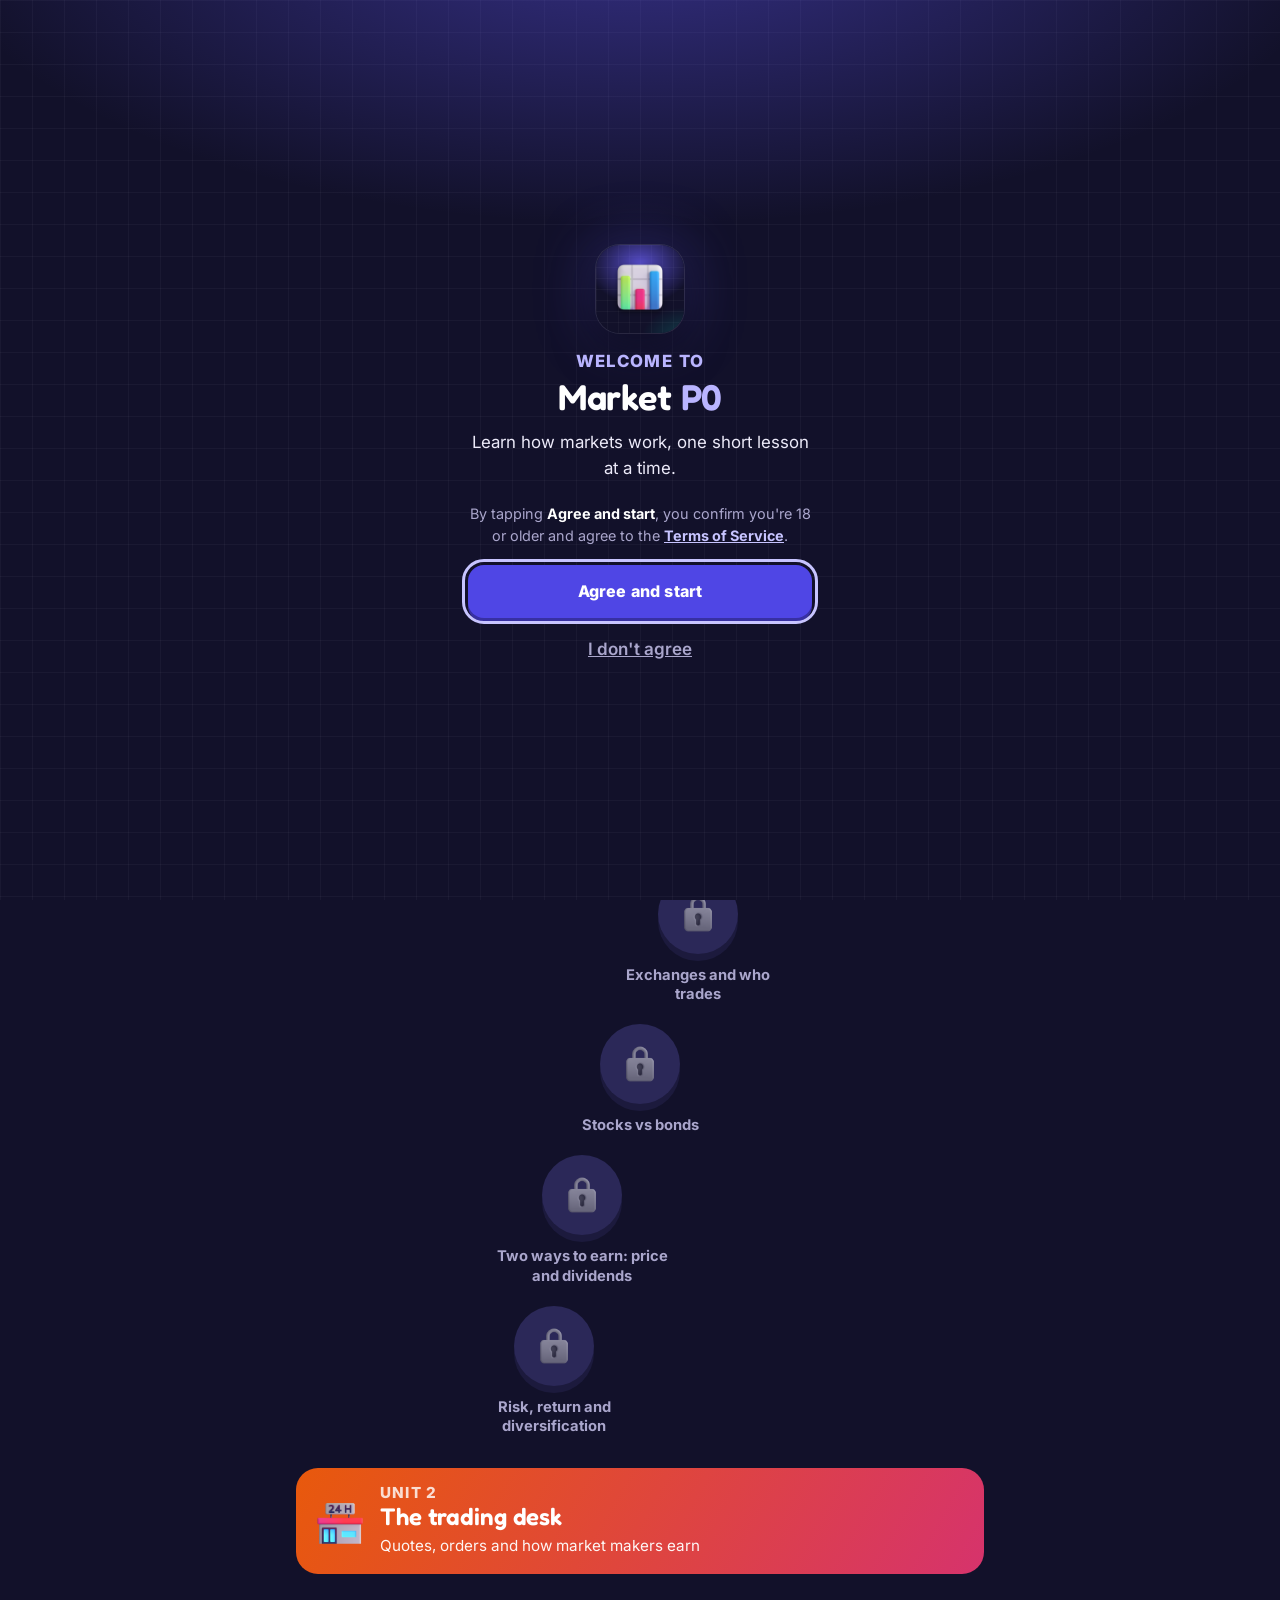
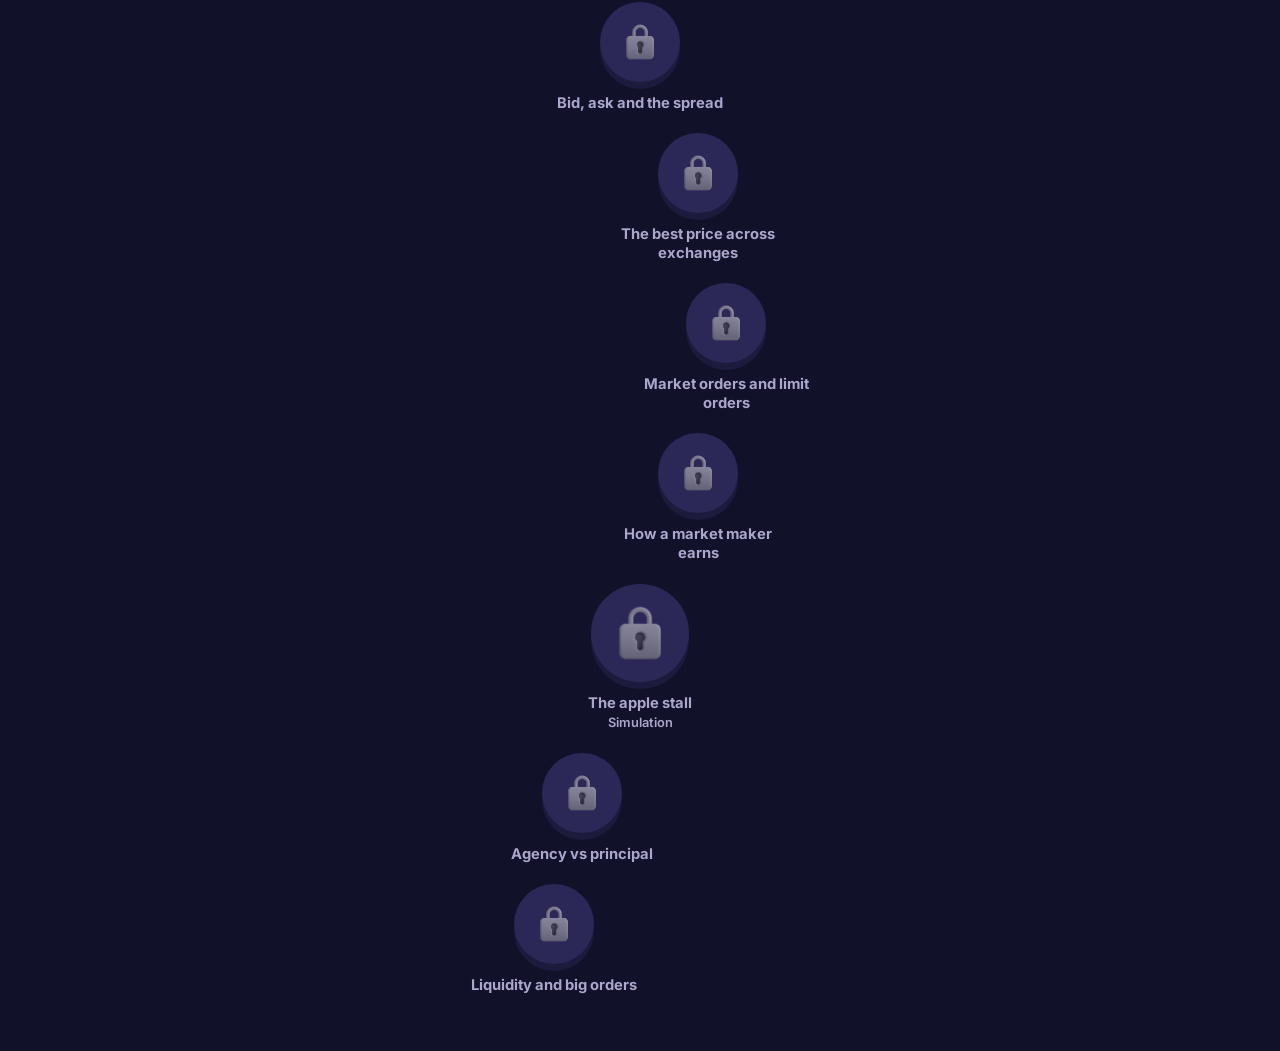
==== commit f7ef8bd4: "Publish app (project commit bfa114f) Co-Authored-By: Claude Opus 5.5 <noreply@anthropic.com>" ====
--- a/index.html
+++ b/index.html
@@ -38,6 +38,20 @@
   <script src="rubrics.js"></script>
   <script src="grader.js"></script>
   <script src="stall.js"></script>
+  <script src="bank.js"></script>
+  <script src="bank/s0-1.js"></script>
+  <script src="bank/s0-2.js"></script>
+  <script src="bank/s0-3.js"></script>
+  <script src="bank/s0-4.js"></script>
+  <script src="bank/s0-5.js"></script>
+  <script src="bank/s0-6.js"></script>
+  <script src="bank/s0-7.js"></script>
+  <script src="bank/s1-1.js"></script>
+  <script src="bank/s1-2.js"></script>
+  <script src="bank/s1-3.js"></script>
+  <script src="bank/s1-4.js"></script>
+  <script src="bank/s1-5.js"></script>
+  <script src="bank/s1-6.js"></script>
   <script src="install.js"></script>
   <script src="sfx.js"></script>
   <script src="app.js"></script>
--- a/styles.css
+++ b/styles.css
@@ -235,6 +235,11 @@
 .xpfloat { position: absolute; right: 12px; top: -12px; background: var(--gold); color: var(--gold-on); font-weight: 800; font-size: 0.8rem; padding: 2px 9px; border-radius: 99px; animation: floatup 1.1s ease-out forwards; pointer-events: none; }
 
 .callout { background: var(--surface-2); border-radius: var(--r-md); padding: 12px 14px; margin: 12px 0; }
+/* Question bank (D44): the desk-scenario setup above its questions, and the True or false tag */
+.scenario { background: linear-gradient(135deg, rgba(15, 148, 136, 0.18), rgba(15, 148, 136, 0.06)), var(--surface); border: 1px solid rgba(45, 212, 191, 0.35); border-radius: var(--r-md); padding: 12px 14px; margin: 4px 0 14px; }
+.scenario .label { color: #5eead4; display: flex; align-items: center; gap: 6px; margin-bottom: 6px; }
+.scenario p:last-child { margin: 0; color: var(--ink-2); line-height: 1.55; }
+.qtag { display: inline-block; align-self: flex-start; margin: 0 0 6px; padding: 3px 10px; border-radius: 99px; background: var(--primary-tint); color: var(--accent-text); font-size: 0.75rem; font-weight: 800; letter-spacing: 0.06em; text-transform: uppercase; }
 .callout .label { margin-bottom: 4px; }
 .source { font-size: 0.82rem; color: var(--ink-3); }
 .textbox { width: 100%; font: inherit; font-size: 1.05rem; padding: 12px 14px; border-radius: var(--r-md); border: 2px solid var(--line-strong); margin-bottom: 12px; resize: vertical; background: var(--surface); color: var(--ink); }
@@ -275,6 +280,11 @@
 .dg-two { display: grid; grid-template-columns: 1fr 1fr; gap: 10px; }
 .dg-two > div { background: var(--surface-2); border-radius: var(--r-sm); padding: 10px 12px; }
 .dg-two ul { margin: 4px 0 0; padding-left: 18px; }
+.dg-book { display: grid; grid-template-columns: 1.2fr 1fr 1fr; gap: 4px; text-align: center; font-weight: 700; }
+.dg-book > span { background: var(--surface-2); border-radius: 8px; padding: 6px 4px; border: 2px solid transparent; }
+.dg-book > .h { background: none; font-size: 0.75rem; color: var(--ink-3); font-weight: 800; letter-spacing: 0.04em; text-transform: uppercase; padding: 0 4px; }
+.dg-book > .best { background: var(--primary-tint); border-color: var(--accent-text); color: var(--ink); }
+.dg-book > .tot { background: none; border-top: 2px solid var(--line-strong); border-radius: 0; color: var(--accent-text); font-weight: 800; }
 .dg-sum { display: flex; align-items: center; justify-content: center; gap: 8px; flex-wrap: wrap; font-weight: 800; }
 .dg-sum span { background: var(--surface-2); border-radius: var(--r-sm); padding: 6px 10px; }
 
@@ -526,3 +536,6 @@
 @media (prefers-reduced-motion: reduce) {
   *, *::before, *::after { animation: none !important; transition: none !important; }
 }
+
+/* Explain it: "I think I covered this" under the Not yet result (D46) */
+.dock .selfmark { margin: -4px 0 10px; }
